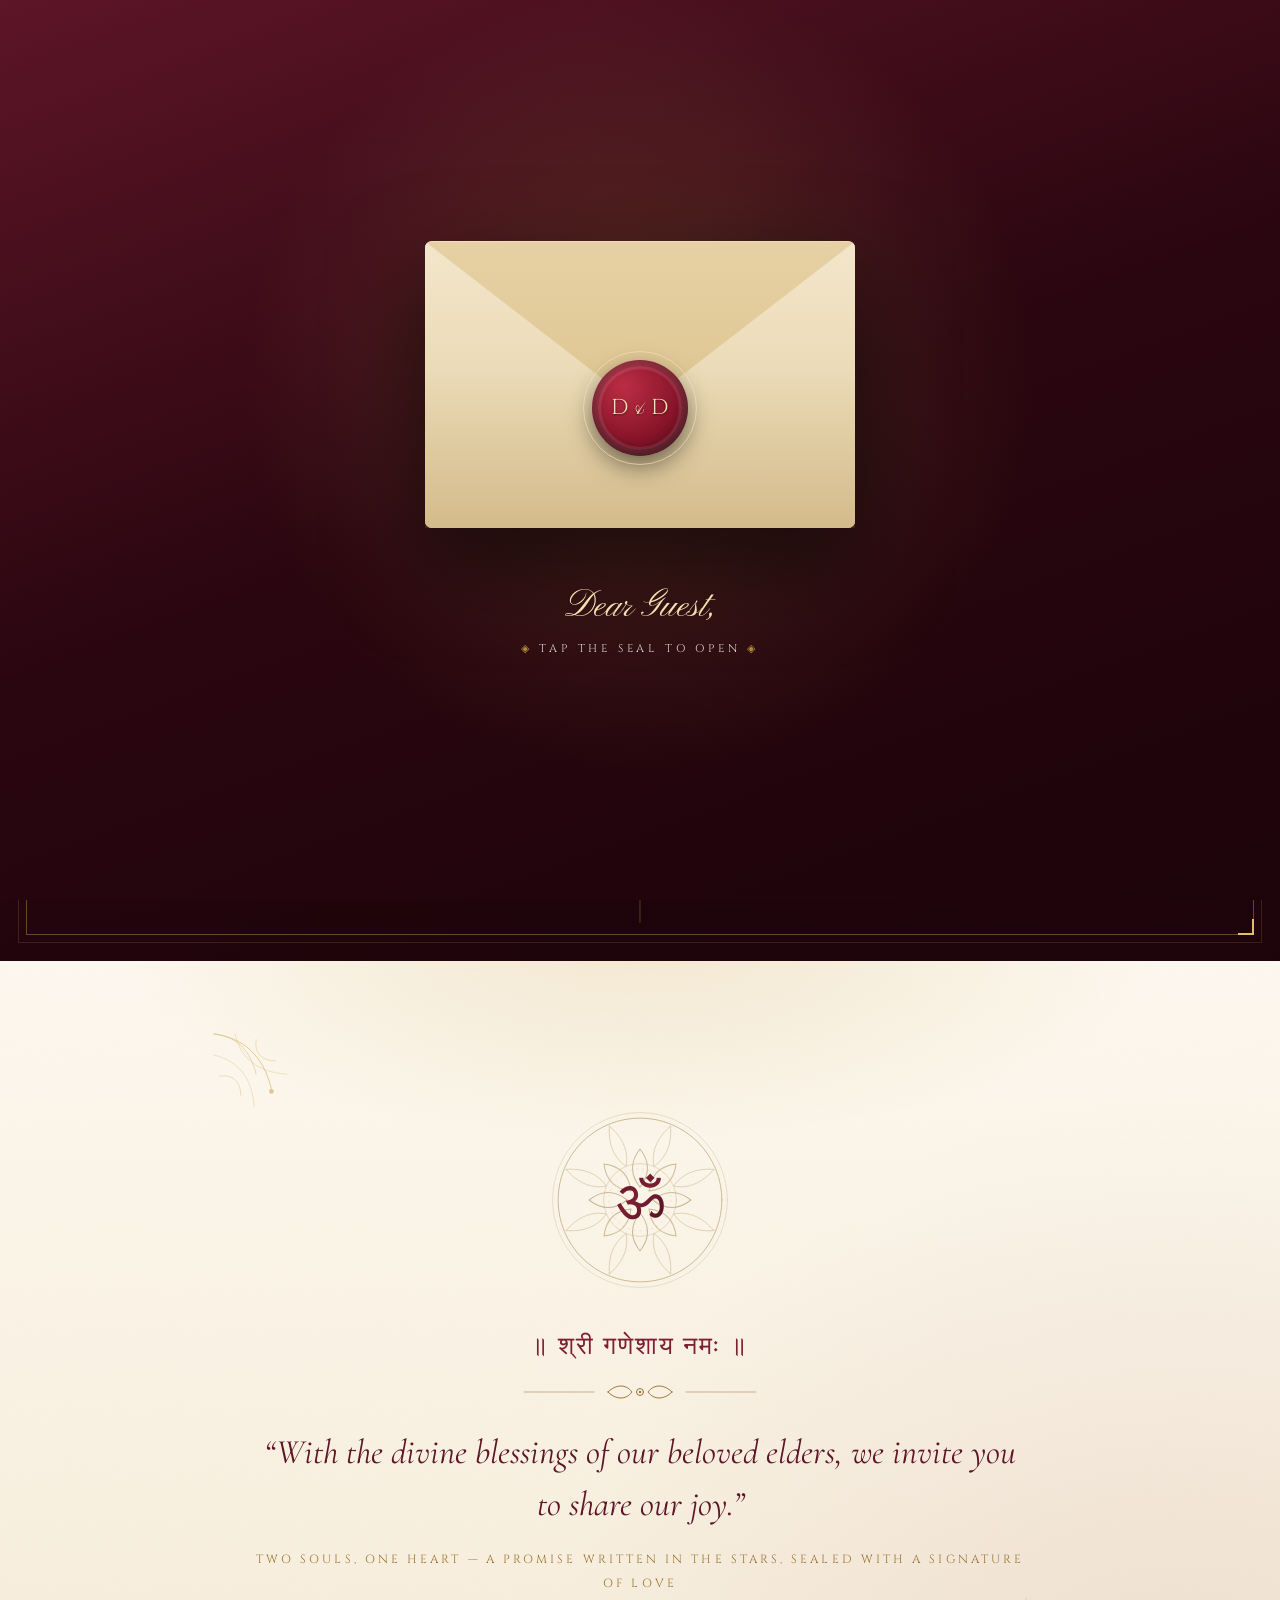
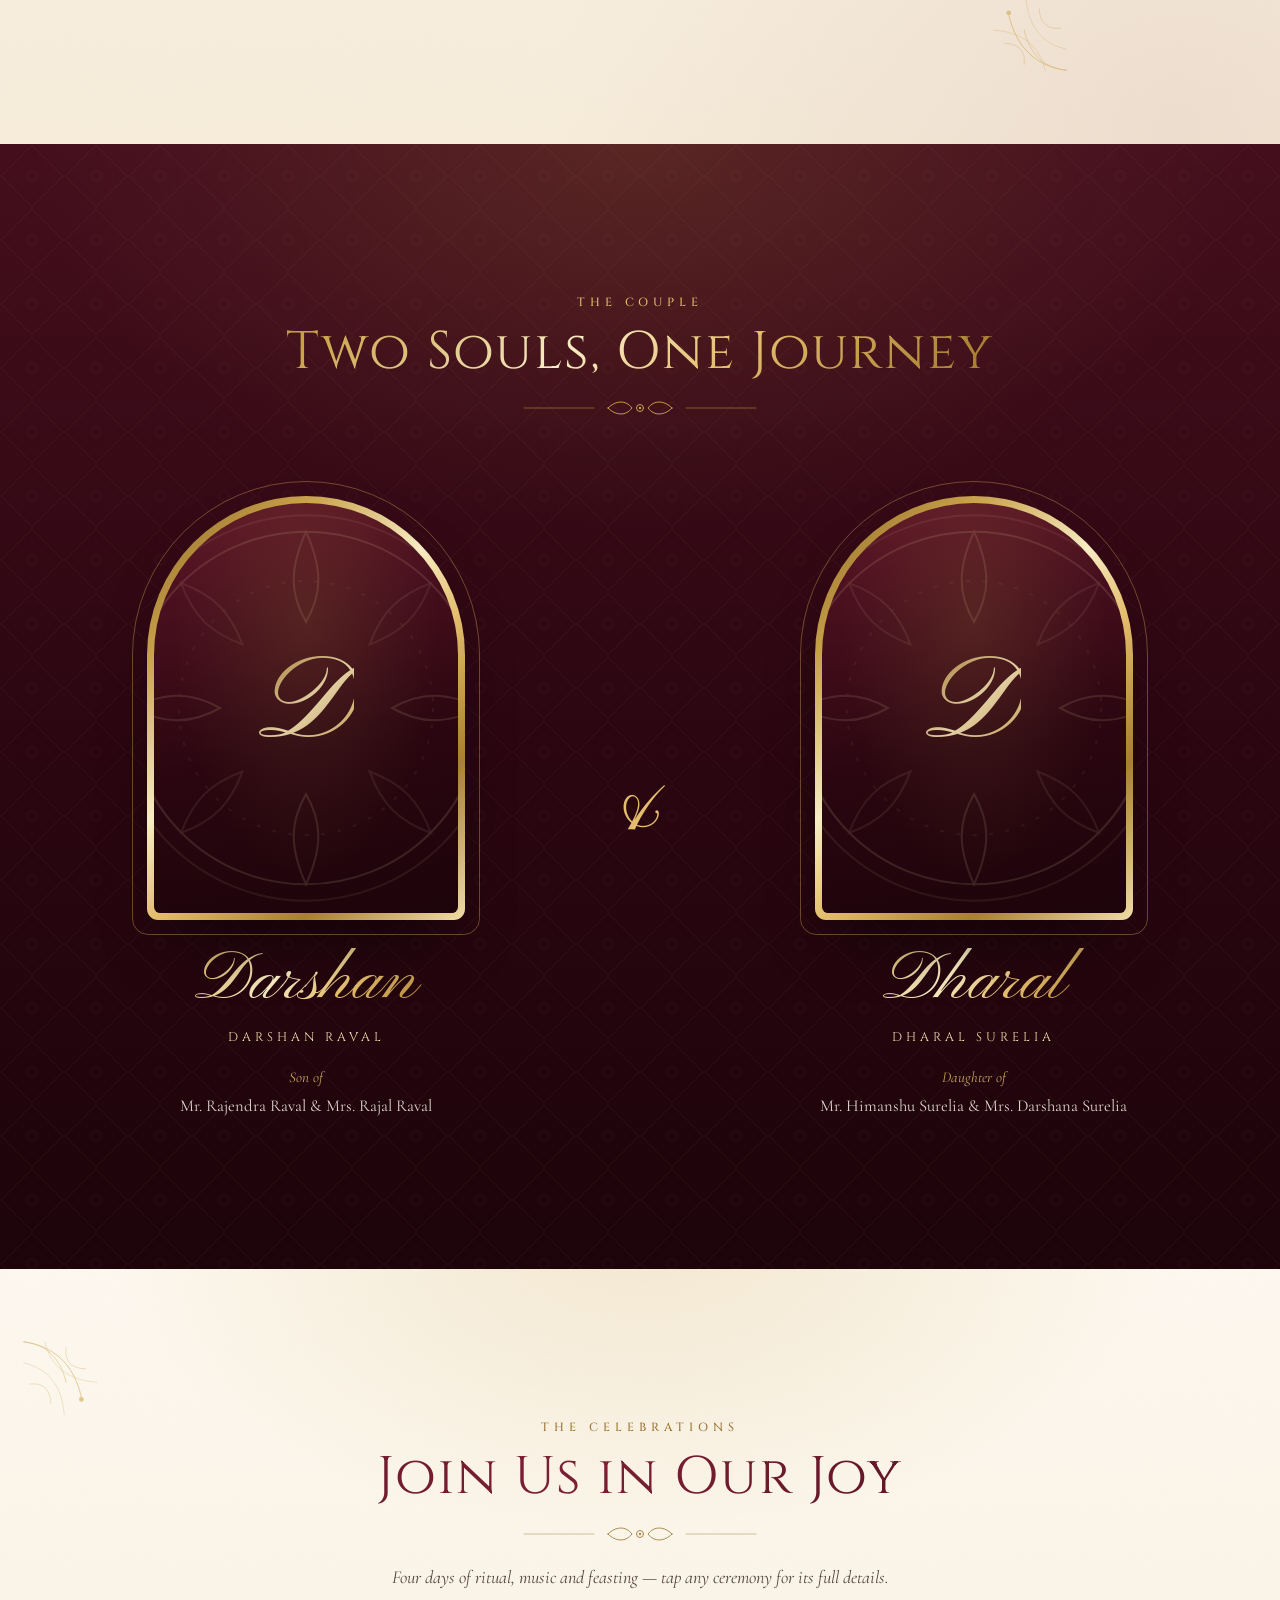
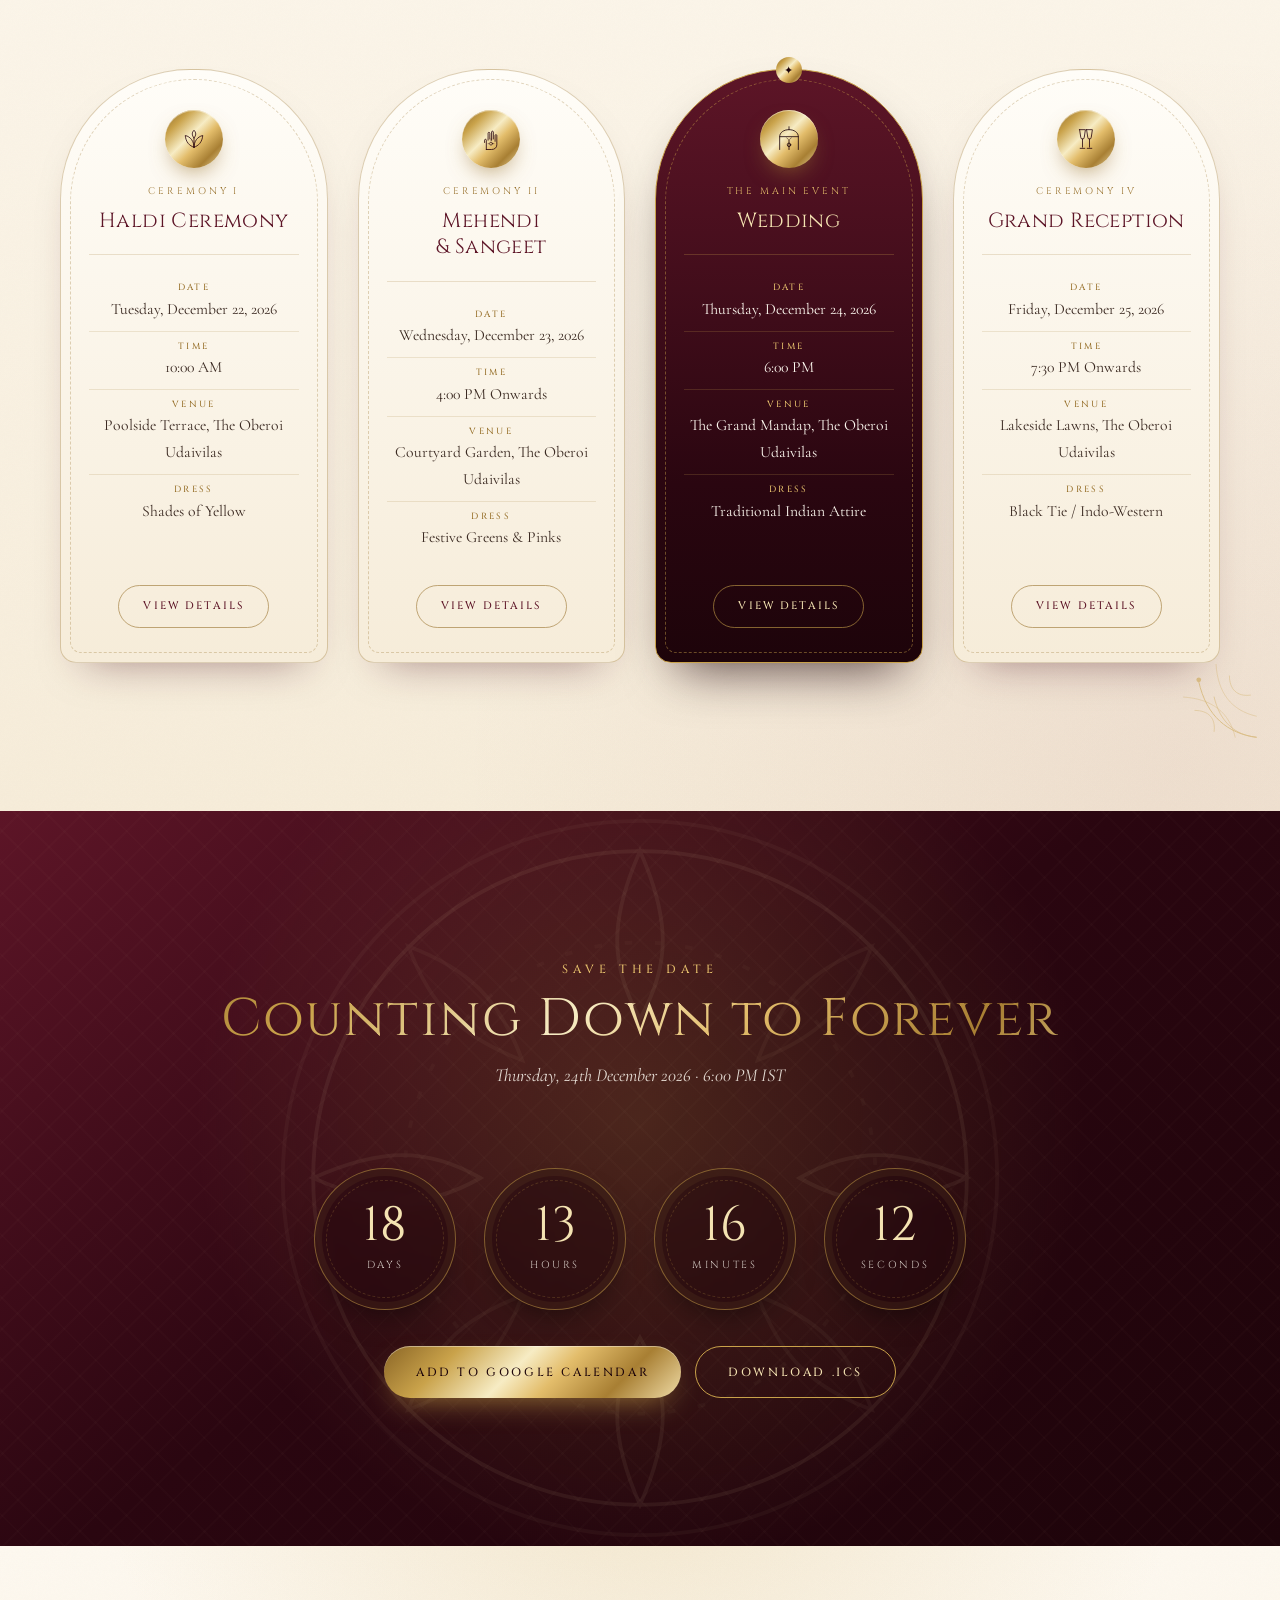
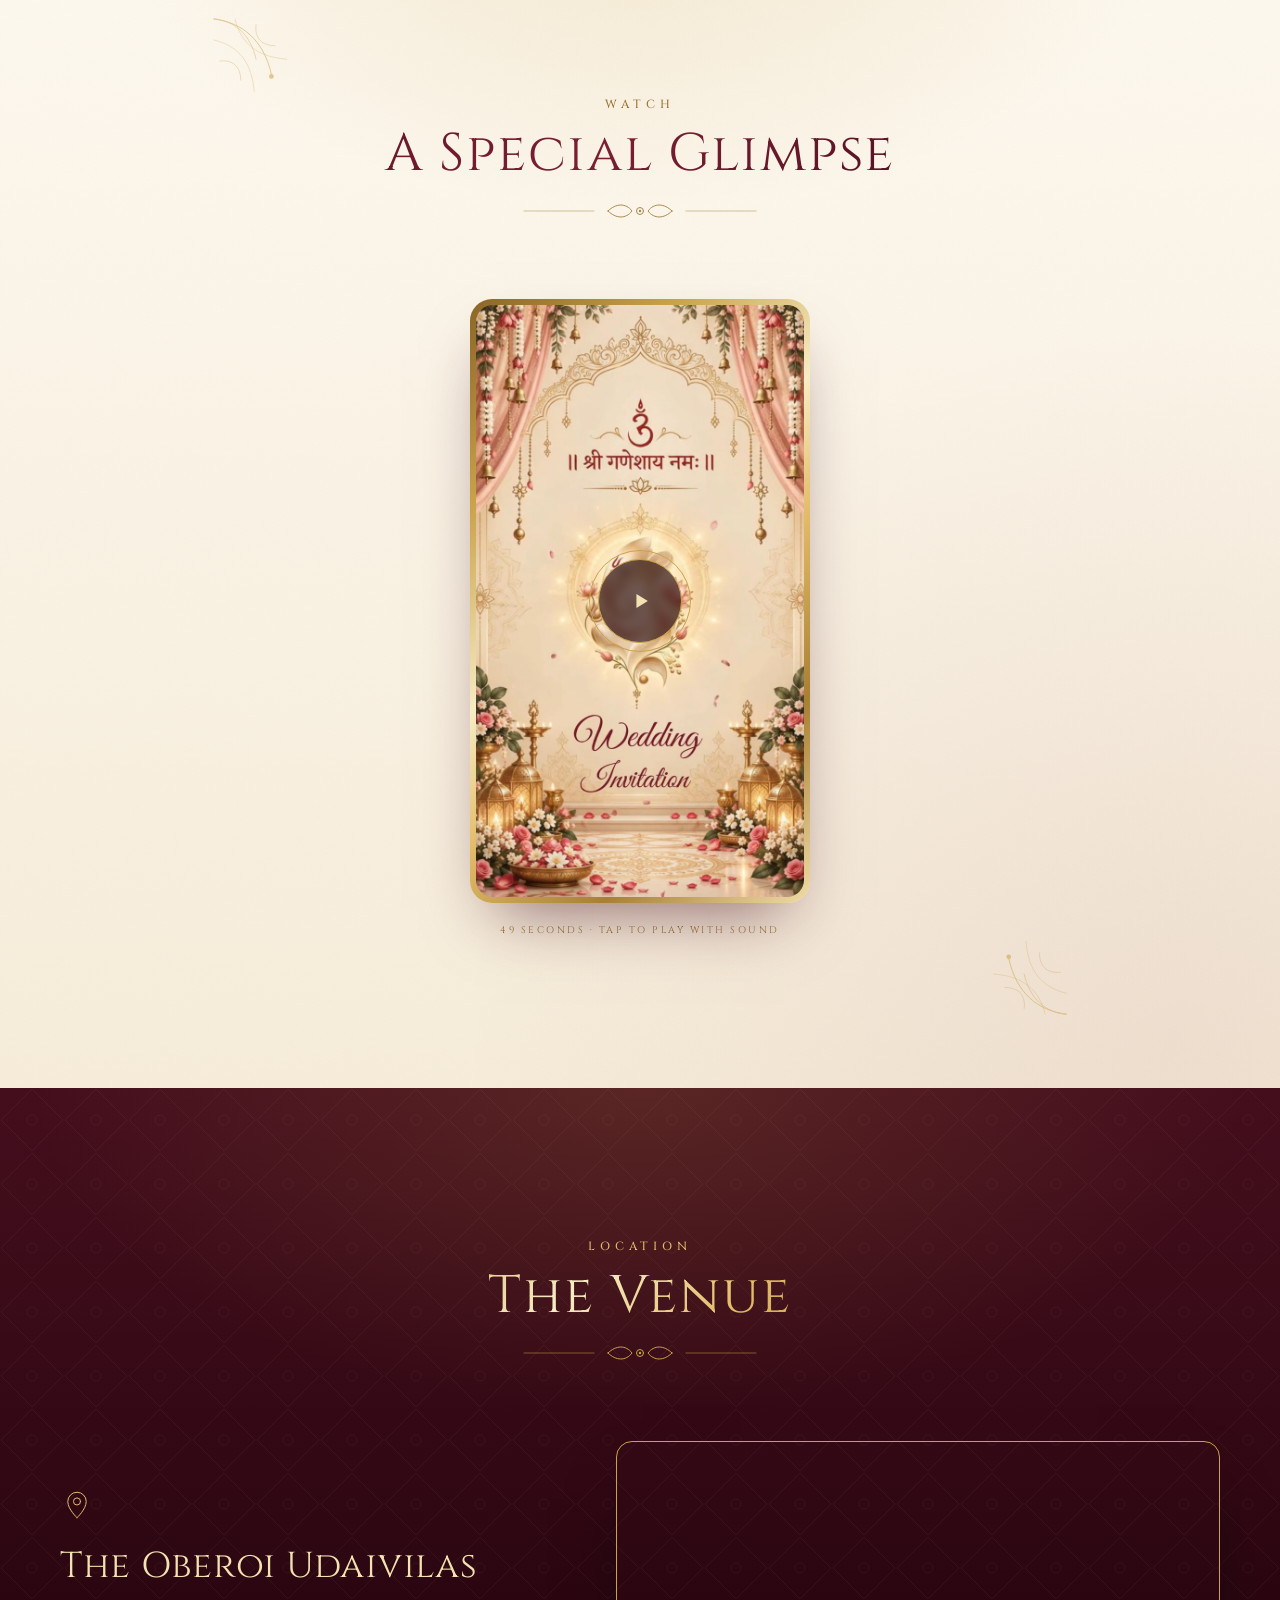
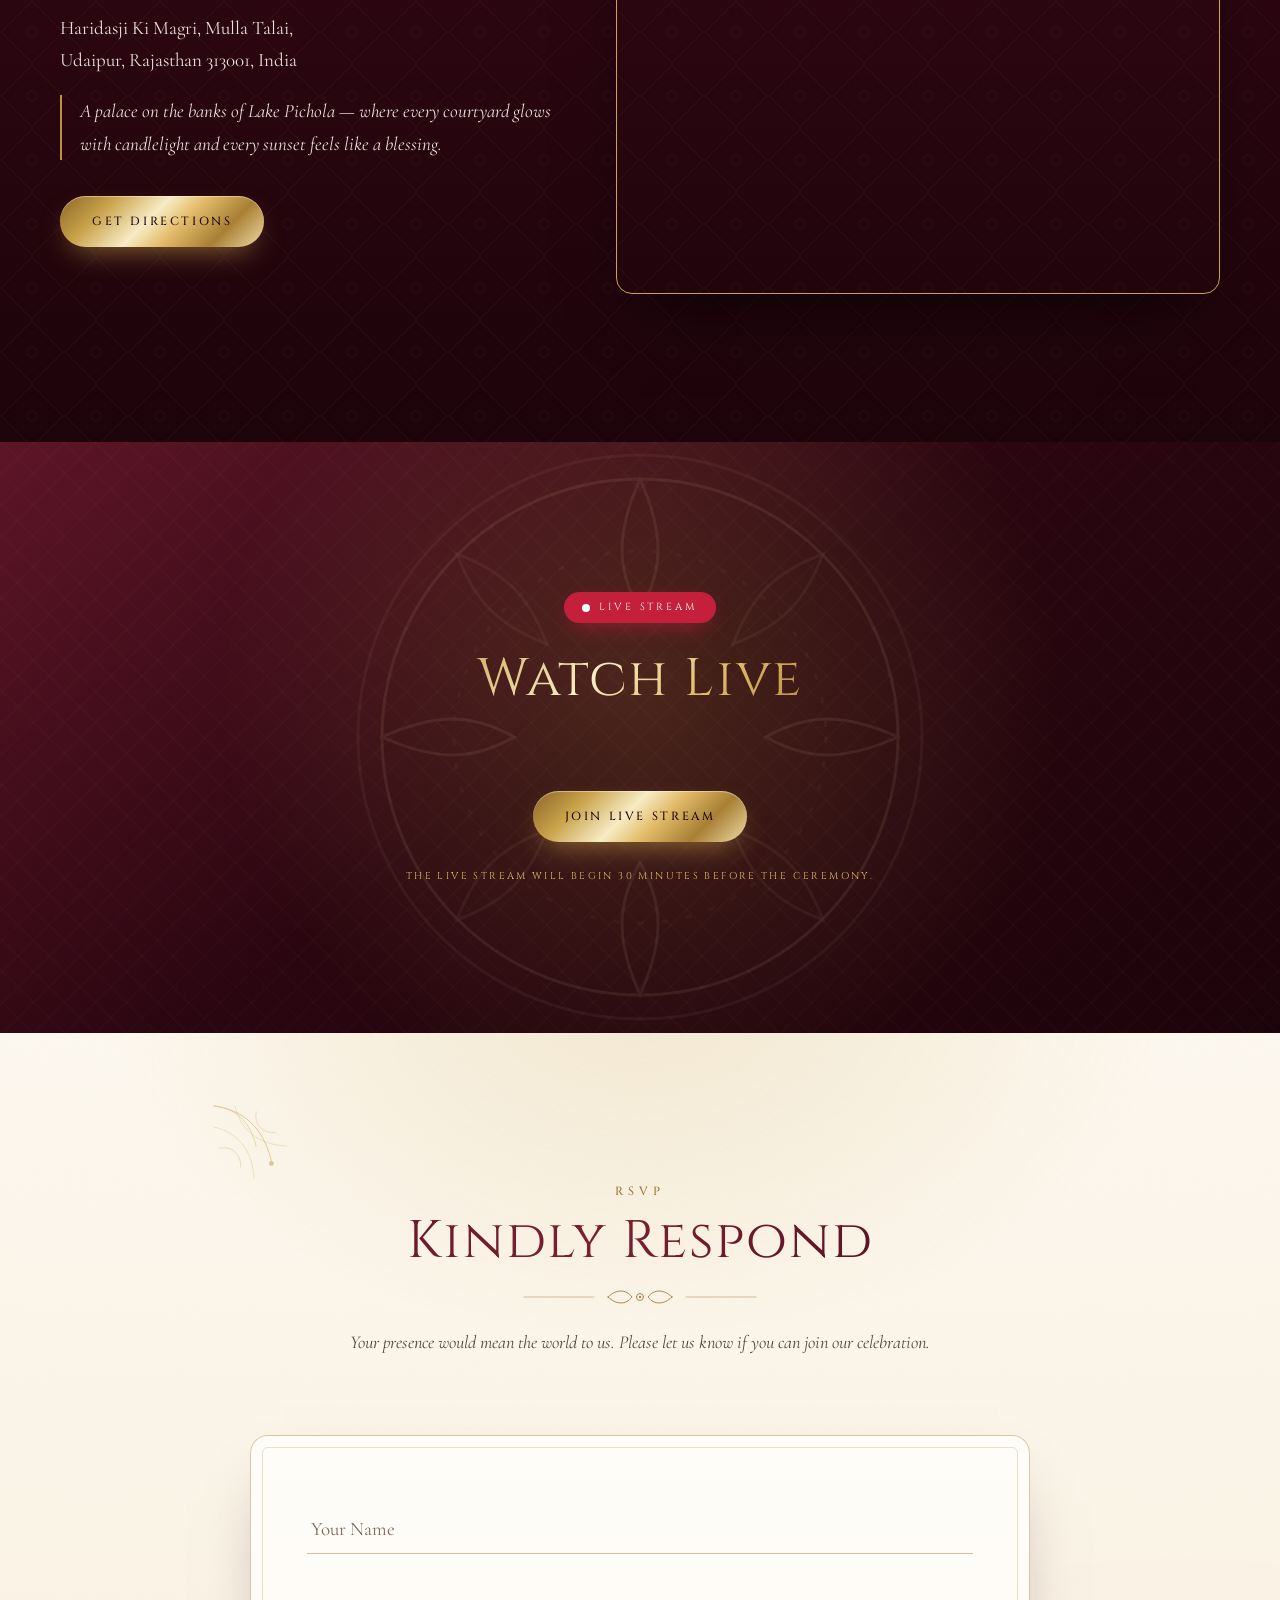
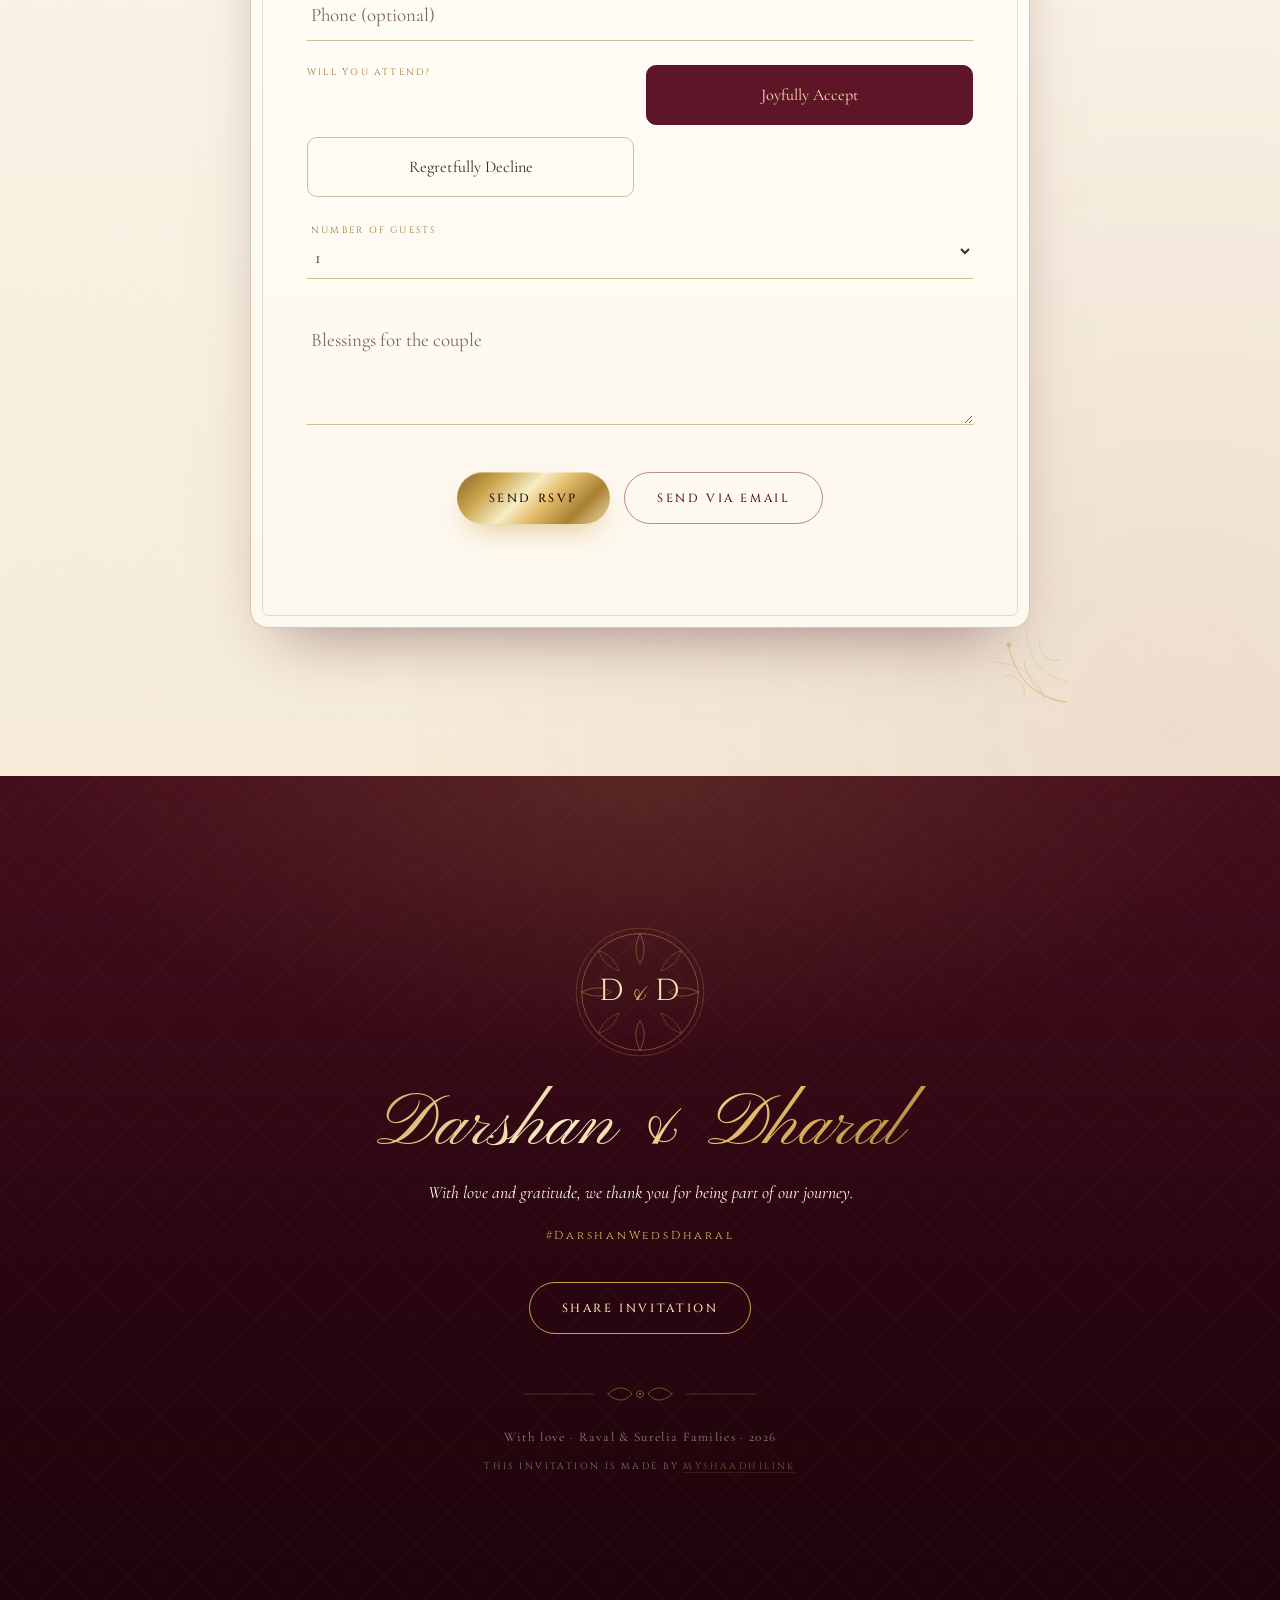
==== index.html @ 720c8b64 "Signature of Love — premium wedding invitation site Static, dependency-free invitation built around " ====
<!DOCTYPE html>
<html lang="en">
<head>
  <meta charset="UTF-8" />
  <meta name="viewport" content="width=device-width, initial-scale=1.0" />
  <title>Darshan &amp; Dharal · Wedding Invitation</title>
  <meta name="description" content="Together with their families, Darshan & Dharal request the pleasure of your company — Thursday, 24 December 2026, The Oberoi Udaivilas, Udaipur." />
  <meta property="og:title" content="Darshan &amp; Dharal · Signature of Love" />
  <meta property="og:description" content="Together with their families, Darshan & Dharal request the pleasure of your company." />
  <meta property="og:type" content="website" />
  <meta name="theme-color" content="#2a0610" />
  <link rel="icon" href="data:image/svg+xml,%3Csvg xmlns='http://www.w3.org/2000/svg' viewBox='0 0 32 32'%3E%3Crect width='32' height='32' rx='6' fill='%232a0610'/%3E%3Ctext x='16' y='22' font-family='Georgia,serif' font-size='15' fill='%23e3bd6b' text-anchor='middle'%3ED%3C/text%3E%3C/svg%3E" />
  <link rel="preconnect" href="https://fonts.googleapis.com" />
  <link rel="preconnect" href="https://fonts.gstatic.com" crossorigin />
  <link href="https://fonts.googleapis.com/css2?family=Cinzel:wght@400;500;600&family=Cormorant+Garamond:ital,wght@0,300;0,400;0,500;0,600;1,300;1,400;1,500&family=Pinyon+Script&display=swap" rel="stylesheet" />
  <link rel="stylesheet" href="css/style.css?v=4" />
</head>
<body class="locked">
  <script src="js/sprite.js?v=4"></script>

  <!-- ============================================================
       ENVELOPE / INTRO
       ============================================================ -->
  <div id="intro" class="intro" aria-label="Open invitation">
    <div class="intro-glow" aria-hidden="true"></div>
    <div class="envelope" id="envelope" role="button" tabindex="0" aria-label="Tap the seal to open the invitation">
      <div class="env-back"></div>
      <div class="env-letter">
        <span class="letter-small">The wedding of</span>
        <span class="letter-names">Darshan <em>&amp;</em> Dharal</span>
        <span class="letter-rule" aria-hidden="true"></span>
        <span class="letter-small">24 · 12 · 2026</span>
      </div>
      <div class="env-front"></div>
      <div class="env-flap"></div>
      <button class="seal" id="sealBtn" type="button" aria-label="Tap the seal to open">
        <span class="seal-ring" aria-hidden="true"></span>
        <span class="seal-inner">D<i>&amp;</i>D</span>
      </button>
    </div>
    <div class="intro-text">
      <p class="intro-dear">Dear <span class="guest-name">Guest</span>,</p>
      <p class="intro-hint"><span class="diamond">◈</span> Tap the seal to open <span class="diamond">◈</span></p>
    </div>
  </div>

  <!-- ============================================================
       FLOATING CONTROLS
       ============================================================ -->
  <canvas id="petals" aria-hidden="true"></canvas>
  <button class="music-btn" id="musicBtn" type="button" aria-label="Toggle music">
    <span class="bars" aria-hidden="true"><i></i><i></i><i></i><i></i></span>
    <span class="music-label">Sound Off</span>
  </button>
  <audio id="bgm" src="assets/audio/kudmayi.mp3" loop preload="none"></audio>
  <nav class="dots" id="dots" aria-label="Section navigation"></nav>

  <main id="main">

    <!-- ============================ HERO ============================ -->
    <section class="hero" id="home" data-label="Home">
      <div class="hero-art" aria-hidden="true">
        <span class="hero-mandala"><svg><use href="#i-mandala" /></svg></span>
        <span class="hero-paisley p1"><svg><use href="#i-paisley" /></svg></span>
        <span class="hero-paisley p2"><svg><use href="#i-paisley" /></svg></span>
      </div>
      <div class="hero-frame" aria-hidden="true"></div>
      <div class="hero-content">
        <p class="eyebrow reveal">Together with their families</p>
        <div class="monogram reveal">
          <svg class="mono-ring" viewBox="0 0 200 200" aria-hidden="true">
            <circle cx="100" cy="100" r="92" />
            <circle cx="100" cy="100" r="83" />
          </svg>
          <span>D<i>&amp;</i>D</span>
        </div>
        <h1 class="hero-names reveal">
          <span>Darshan</span>
          <span class="amp">&amp;</span>
          <span>Dharal</span>
        </h1>
        <p class="hero-sub reveal">request the pleasure of your company</p>
        <div class="hero-date reveal">
          <span>Thursday</span>
          <b>24 · December · 2026</b>
          <span>6:00 PM</span>
        </div>
        <p class="hero-guest reveal">Dear <span class="guest-name">Guest</span>, your presence would mean the world to us</p>
      </div>
      <a href="#blessing" class="scroll-cue" aria-label="Scroll down">
        <span class="scroll-word">Scroll</span>
        <span class="scroll-line" aria-hidden="true"></span>
      </a>
    </section>

    <!-- ========================== BLESSING ========================== -->
    <section class="blessing section-light" id="blessing" data-label="Blessing">
      <div class="container narrow center">
        <div class="blessing-medallion reveal">
          <svg class="bm-lotus" aria-hidden="true"><use href="#i-lotus" /></svg>
          <span class="bm-om" aria-hidden="true">ॐ</span>
        </div>
        <p class="sanskrit reveal">॥ श्री गणेशाय नमः ॥</p>
        <div class="flourish reveal"><svg><use href="#i-flourish" /></svg></div>
        <p class="blessing-text reveal">“With the divine blessings of our beloved elders, we invite you to share our joy.”</p>
        <p class="blessing-quote reveal">Two souls, one heart — a promise written in the stars, sealed with a signature of love</p>
      </div>
    </section>

    <!-- =========================== COUPLE =========================== -->
    <section class="couple section-dark" id="couple" data-label="The Couple">
      <div class="container">
        <header class="sec-head reveal">
          <p class="eyebrow">The Couple</p>
          <h2>Two Souls, One Journey</h2>
          <div class="flourish"><svg><use href="#i-flourish" /></svg></div>
        </header>
        <div class="couple-grid">
          <article class="person reveal">
            <!-- PHOTO SLOT · add inside .arch-inner: <img src="assets/images/groom.jpg" alt="Darshan Raval" /> -->
            <div class="arch">
              <div class="arch-inner">
                <svg class="arch-mandala" aria-hidden="true"><use href="#i-mandala" /></svg>
                <span class="arch-letter" aria-hidden="true">D</span>
                <span class="arch-slot"><svg><use href="#i-photo" /></svg><b>Add photo</b></span>
              </div>
            </div>
            <h3 class="script">Darshan</h3>
            <p class="full">Darshan Raval</p>
            <p class="parents"><span>Son of</span>Mr. Rajendra Raval &amp; Mrs. Rajal Raval</p>
          </article>

          <div class="couple-amp reveal"><span>&amp;</span></div>

          <article class="person reveal">
            <!-- PHOTO SLOT · add inside .arch-inner: <img src="assets/images/bride.jpg" alt="Dharal Surelia" /> -->
            <div class="arch">
              <div class="arch-inner">
                <svg class="arch-mandala" aria-hidden="true"><use href="#i-mandala" /></svg>
                <span class="arch-letter" aria-hidden="true">D</span>
                <span class="arch-slot"><svg><use href="#i-photo" /></svg><b>Add photo</b></span>
              </div>
            </div>
            <h3 class="script">Dharal</h3>
            <p class="full">Dharal Surelia</p>
            <p class="parents"><span>Daughter of</span>Mr. Himanshu Surelia &amp; Mrs. Darshana Surelia</p>
          </article>
        </div>
      </div>
    </section>

    <!-- ========================= CELEBRATIONS ======================= -->
    <section class="events section-light" id="events" data-label="Celebrations">
      <div class="container">
        <header class="sec-head reveal">
          <p class="eyebrow">The Celebrations</p>
          <h2>Join Us in Our Joy</h2>
          <div class="flourish"><svg><use href="#i-flourish" /></svg></div>
          <p class="sec-sub events-sub">Four days of ritual, music and feasting — tap any ceremony for its full details.</p>
        </header>

        <div class="timeline">
          <article class="event reveal">
            <header class="event-head">
              <span class="event-icon"><svg><use href="#i-haldi" /></svg></span>
              <p class="event-no">Ceremony I</p>
              <h3>Haldi Ceremony</h3>
            </header>
            <ul>
              <li><b>Date</b>Tuesday, December 22, 2026</li>
              <li><b>Time</b>10:00 AM</li>
              <li><b>Venue</b>Poolside Terrace, The Oberoi Udaivilas</li>
              <li><b>Dress</b>Shades of Yellow</li>
            </ul>
            <a class="btn btn-line" href="haldi.html">View Details</a>
          </article>

          <article class="event reveal">
            <header class="event-head">
              <span class="event-icon"><svg><use href="#i-mehendi" /></svg></span>
              <p class="event-no">Ceremony II</p>
              <h3>Mehendi &amp; Sangeet</h3>
            </header>
            <ul>
              <li><b>Date</b>Wednesday, December 23, 2026</li>
              <li><b>Time</b>4:00 PM Onwards</li>
              <li><b>Venue</b>Courtyard Garden, The Oberoi Udaivilas</li>
              <li><b>Dress</b>Festive Greens &amp; Pinks</li>
            </ul>
            <a class="btn btn-line" href="mehendi.html">View Details</a>
          </article>

          <article class="event featured reveal">
            <span class="event-crown" aria-hidden="true">✦</span>
            <header class="event-head">
              <span class="event-icon"><svg><use href="#i-wedding" /></svg></span>
              <p class="event-no">The Main Event</p>
              <h3>Wedding</h3>
            </header>
            <ul>
              <li><b>Date</b>Thursday, December 24, 2026</li>
              <li><b>Time</b>6:00 PM</li>
              <li><b>Venue</b>The Grand Mandap, The Oberoi Udaivilas</li>
              <li><b>Dress</b>Traditional Indian Attire</li>
            </ul>
            <a class="btn btn-line" href="wedding.html">View Details</a>
          </article>

          <article class="event reveal">
            <header class="event-head">
              <span class="event-icon"><svg><use href="#i-reception" /></svg></span>
              <p class="event-no">Ceremony IV</p>
              <h3>Grand Reception</h3>
            </header>
            <ul>
              <li><b>Date</b>Friday, December 25, 2026</li>
              <li><b>Time</b>7:30 PM Onwards</li>
              <li><b>Venue</b>Lakeside Lawns, The Oberoi Udaivilas</li>
              <li><b>Dress</b>Black Tie / Indo-Western</li>
            </ul>
            <a class="btn btn-line" href="grand-reception.html">View Details</a>
          </article>
        </div>
      </div>
    </section>

    <!-- ========================== COUNTDOWN ========================= -->
    <section class="countdown section-deep" id="countdown" data-label="Save the Date">
      <div class="deep-art" aria-hidden="true"><svg><use href="#i-mandala" /></svg></div>
      <div class="container center">
        <header class="sec-head reveal">
          <p class="eyebrow">Save the Date</p>
          <h2>Counting Down to Forever</h2>
          <p class="sec-sub">Thursday, 24th December 2026 · 6:00 PM IST</p>
        </header>
        <div class="timer reveal" id="timer">
          <div><b data-u="d">00</b><span>Days</span></div>
          <div><b data-u="h">00</b><span>Hours</span></div>
          <div><b data-u="m">00</b><span>Minutes</span></div>
          <div><b data-u="s">00</b><span>Seconds</span></div>
        </div>
        <p class="timer-done" id="timerDone" hidden>The celebrations have begun ✦</p>
        <div class="btn-row reveal">
          <a class="btn btn-gold" id="gcalBtn" target="_blank" rel="noopener">Add to Google Calendar</a>
          <button class="btn btn-ghost" id="icsBtn" type="button">Download .ics</button>
        </div>
      </div>
    </section>

    <!-- ============================ WATCH =========================== -->
    <section class="video section-light" id="video" data-label="Watch">
      <div class="container narrow center">
        <header class="sec-head reveal">
          <p class="eyebrow">Watch</p>
          <h2>A Special Glimpse</h2>
          <div class="flourish"><svg><use href="#i-flourish" /></svg></div>
        </header>
        <!-- Vertical (9:16) invitation film. Swap the file by changing data-src;
             a YouTube id on data-id works too. Drop both to fall back to the
             ornamental poster. -->
        <div class="video-frame portrait reveal" id="videoFrame"
             data-id="" data-src="assets/video/invitation-film.mp4">
          <div class="video-poster">
            <img class="vp-still" src="assets/images/film-poster.jpg" alt="Opening frame of the invitation film" loading="lazy" />
          </div>
          <button class="play" type="button" aria-label="Play the invitation film"><svg><use href="#i-play" /></svg></button>
        </div>
        <p class="video-note reveal">49 seconds · tap to play with sound</p>
      </div>
    </section>

    <!-- =========================== LOCATION ========================= -->
    <section class="venue section-dark" id="venue" data-label="Location">
      <div class="container">
        <header class="sec-head reveal">
          <p class="eyebrow">Location</p>
          <h2>The Venue</h2>
          <div class="flourish"><svg><use href="#i-flourish" /></svg></div>
        </header>
        <div class="venue-grid">
          <div class="venue-info reveal">
            <span class="venue-pin" aria-hidden="true"><svg><use href="#i-pin" /></svg></span>
            <h3>The Oberoi Udaivilas</h3>
            <p>Haridasji Ki Magri, Mulla Talai,<br />Udaipur, Rajasthan 313001, India</p>
            <p class="venue-note">A palace on the banks of Lake Pichola — where every courtyard glows with candlelight and every sunset feels like a blessing.</p>
            <div class="btn-row left">
              <a class="btn btn-gold" href="https://maps.google.com/?q=The+Oberoi+Udaivilas+Udaipur" target="_blank" rel="noopener">Get Directions</a>
            </div>
          </div>
          <div class="map reveal">
            <iframe title="Venue map" loading="lazy" referrerpolicy="no-referrer-when-downgrade" src="https://maps.google.com/maps?q=The%20Oberoi%20Udaivilas%20Udaipur&z=14&output=embed"></iframe>
          </div>
        </div>
      </div>
    </section>

    <!-- ========================= LIVE STREAM ======================== -->
    <section class="live section-deep" id="live" data-label="Live Stream">
      <div class="deep-art alt" aria-hidden="true"><svg><use href="#i-mandala" /></svg></div>
      <div class="container narrow center">
        <div class="live-badge reveal"><i aria-hidden="true"></i> Live Stream</div>
        <h2 class="reveal">Watch Live</h2>
        <p class="sec-sub reveal">Can't make it in person? Join us virtually as we celebrate this beautiful moment together.</p>
        <div class="btn-row reveal">
          <a class="btn btn-gold" href="https://myshaadhilink.in/livestream/coming-soon" target="_blank" rel="noopener">Join Live Stream</a>
        </div>
        <p class="live-note reveal">The live stream will begin 30 minutes before the ceremony.</p>
      </div>
    </section>

    <!-- ============================ RSVP ============================ -->
    <section class="rsvp section-light" id="rsvp" data-label="RSVP">
      <div class="container narrow">
        <header class="sec-head reveal">
          <p class="eyebrow">RSVP</p>
          <h2>Kindly Respond</h2>
          <div class="flourish"><svg><use href="#i-flourish" /></svg></div>
          <p class="sec-sub rsvp-sub">Your presence would mean the world to us. Please let us know if you can join our celebration.</p>
        </header>
        <form class="rsvp-form reveal" id="rsvpForm" novalidate>
          <div class="field"><input id="rName" name="name" required placeholder=" " autocomplete="name" /><label for="rName">Your Name</label></div>
          <div class="field"><input id="rPhone" name="phone" type="tel" placeholder=" " autocomplete="tel" /><label for="rPhone">Phone (optional)</label></div>
          <fieldset class="choice">
            <legend>Will you attend?</legend>
            <label><input type="radio" name="attend" value="Joyfully Accepts" checked /><span>Joyfully Accept</span></label>
            <label><input type="radio" name="attend" value="Regretfully Declines" /><span>Regretfully Decline</span></label>
          </fieldset>
          <div class="field"><select id="rGuests" name="guests"><option>1</option><option>2</option><option>3</option><option>4</option><option>5+</option></select><label for="rGuests" class="up">Number of Guests</label></div>
          <div class="field"><textarea id="rMsg" name="message" rows="3" placeholder=" "></textarea><label for="rMsg">Blessings for the couple</label></div>
          <div class="btn-row">
            <button class="btn btn-gold" type="submit" data-via="whatsapp">Send RSVP</button>
            <button class="btn btn-ghost dark" type="submit" data-via="email">Send via Email</button>
          </div>
          <p class="form-msg" id="formMsg" role="status"></p>
        </form>
      </div>
    </section>

    <!-- =========================== FOOTER =========================== -->
    <footer class="footer section-dark" id="thanks" data-label="Thank You">
      <div class="container center">
        <div class="footer-medallion reveal" aria-hidden="true">
          <svg class="fm-ring"><use href="#i-mandala" /></svg>
          <span>D<i>&amp;</i>D</span>
        </div>
        <p class="footer-names reveal">Darshan <i>&amp;</i> Dharal</p>
        <p class="footer-line reveal">With love and gratitude, we thank you for being part of our journey.</p>
        <p class="hashtag reveal">#DarshanWedsDharal</p>
        <div class="btn-row reveal">
          <button class="btn btn-ghost" id="shareBtn" type="button">Share Invitation</button>
        </div>
        <div class="footer-rule" aria-hidden="true"><svg><use href="#i-flourish" /></svg></div>
        <p class="copy">With love · Raval &amp; Surelia Families · 2026</p>
        <p class="made-by">This invitation is made by <a href="https://myshaadhilink.in/" target="_blank" rel="noopener">MyShaadhiLink</a></p>
      </div>
    </footer>
  </main>

  <script src="js/main.js?v=4"></script>
</body>
</html>
---- css/style.css ----
/* =========================================================
   Signature of Love — Premium Wedding Invitation
   Palette: Wine · Antique Gold · Champagne · Ivory · Emerald
   No photographs: all ornament is SVG + CSS.
   ========================================================= */
:root {
  /* wine */
  --wine-900: #1d040a;
  --wine-800: #2a0610;
  --wine-700: #450e1d;
  --wine-600: #5d1527;
  --wine-500: #7c1f33;
  /* gold */
  --gold: #c9a24a;
  --gold-soft: #e3bd6b;
  --gold-light: #f4e3b2;
  --gold-dark: #9a7430;
  /* neutrals */
  --ivory: #fdf8ef;
  --ivory-2: #f6ecd9;
  --ivory-3: #efe2c9;
  --ink: #3b2a22;
  --ink-soft: #7d6a5a;
  /* jewel accent */
  --emerald: #0f3d35;

  --foil: linear-gradient(135deg, #8a6526 0%, #c9a24a 22%, #f7ecc4 44%, #e3bd6b 58%, #a87f33 78%, #f0dca6 100%);
  --foil-soft: linear-gradient(135deg, #a87f33, #f4e3b2 50%, #c9a24a);

  --serif: "Cormorant Garamond", Georgia, "Times New Roman", serif;
  --display: "Cinzel", Georgia, serif;
  --script: "Pinyon Script", "Segoe Script", cursive;

  --ease: cubic-bezier(.22, .9, .3, 1);
  --ease-soft: cubic-bezier(.4, 0, .2, 1);

  /* paper grain, used as an overlay on light sections */
  --grain: url("data:image/svg+xml,%3Csvg xmlns='http://www.w3.org/2000/svg' width='180' height='180'%3E%3Cfilter id='n'%3E%3CfeTurbulence type='fractalNoise' baseFrequency='.85' numOctaves='3'/%3E%3C/filter%3E%3Crect width='180' height='180' filter='url(%23n)' opacity='.5'/%3E%3C/svg%3E");
}

*, *::before, *::after { box-sizing: border-box; margin: 0; padding: 0; }
html { scroll-behavior: smooth; }
body {
  font-family: var(--serif);
  font-size: 19px;
  line-height: 1.72;
  color: var(--ink);
  background: var(--wine-900);
  overflow-x: hidden;
  -webkit-font-smoothing: antialiased;
  text-rendering: optimizeLegibility;
}
body.locked { overflow: hidden; height: 100vh; }
img { display: block; max-width: 100%; }
a { color: inherit; text-decoration: none; }
button { font: inherit; cursor: pointer; border: 0; background: none; color: inherit; }
svg { display: block; width: 100%; height: 100%; }
.sprite { position: absolute; width: 0; height: 0; overflow: hidden; }
:focus-visible { outline: 2px solid var(--gold-soft); outline-offset: 3px; }

.container { width: min(1160px, 92%); margin: 0 auto; position: relative; z-index: 2; }
.container.narrow { width: min(780px, 92%); }
.center { text-align: center; }

section, footer { position: relative; padding: clamp(84px, 12vw, 148px) 0; overflow: hidden; }

/* =========================================================
   SECTION SKINS
   ========================================================= */
.section-light {
  background:
    radial-gradient(ellipse 60% 40% at 50% -5%, rgba(201,162,74,.20), transparent 70%),
    radial-gradient(circle at 92% 96%, rgba(124,31,51,.07), transparent 45%),
    linear-gradient(180deg, var(--ivory) 0%, var(--ivory-2) 100%);
}
.section-light::after {
  content: ""; position: absolute; inset: 0; pointer-events: none;
  background-image: var(--grain); opacity: .035; mix-blend-mode: multiply;
}
/* corner filigree drawn with the sprite, placed via pseudo-wrappers */
.section-light > .container::before,
.section-light > .container::after {
  content: ""; position: absolute; width: clamp(70px, 9vw, 118px); aspect-ratio: 1; pointer-events: none;
  background: no-repeat center/contain
    url("data:image/svg+xml,%3Csvg xmlns='http://www.w3.org/2000/svg' viewBox='0 0 120 120'%3E%3Cg fill='none' stroke='%23c9a24a' stroke-width='1' stroke-linecap='round'%3E%3Cpath d='M2 2c30 4 52 22 60 58'/%3E%3Cpath d='M2 2c22 2 38 16 44 42' opacity='.7'/%3E%3Cpath d='M2 24c26 6 40 24 42 54' opacity='.5'/%3E%3Cpath d='M24 2c6 26 24 40 54 42' opacity='.5'/%3E%3Cpath d='M8 46c14-2 22 6 22 20M46 8c-2 14 6 22 20 22' opacity='.6'/%3E%3Ccircle cx='62' cy='62' r='2.5' fill='%23c9a24a' stroke='none'/%3E%3C/g%3E%3C/svg%3E");
  opacity: .55;
}
.section-light > .container::before { top: calc(-1 * clamp(40px, 6vw, 80px)); left: calc(-1 * clamp(14px, 3vw, 46px)); }
.section-light > .container::after  { bottom: calc(-1 * clamp(40px, 6vw, 80px)); right: calc(-1 * clamp(14px, 3vw, 46px)); transform: rotate(180deg); }

.section-dark {
  color: var(--ivory);
  background:
    radial-gradient(ellipse 70% 50% at 50% 0%, rgba(201,162,74,.16), transparent 68%),
    linear-gradient(180deg, var(--wine-700) 0%, var(--wine-800) 55%, var(--wine-900) 100%);
}
.section-dark::before {
  content: ""; position: absolute; inset: 0; opacity: .05; pointer-events: none;
  background-image: url("data:image/svg+xml,%3Csvg xmlns='http://www.w3.org/2000/svg' width='64' height='64'%3E%3Cg fill='none' stroke='%23f4e3b2'%3E%3Cpath d='M32 1l31 31-31 31L1 32z'/%3E%3Ccircle cx='32' cy='32' r='5'/%3E%3C/g%3E%3C/svg%3E");
}

/* deep = the old photo sections, now ornamental instead of photographic */
.section-deep {
  color: var(--ivory);
  background:
    radial-gradient(circle at 50% 42%, rgba(201,162,74,.20), transparent 58%),
    linear-gradient(145deg, var(--wine-600) 0%, var(--wine-800) 48%, var(--wine-900) 100%);
}
.section-deep::before {
  content: ""; position: absolute; inset: 0; opacity: .5; pointer-events: none;
  background:
    repeating-linear-gradient(45deg, rgba(244,227,178,.035) 0 2px, transparent 2px 22px),
    repeating-linear-gradient(-45deg, rgba(244,227,178,.035) 0 2px, transparent 2px 22px);
}
.deep-art {
  position: absolute; left: 50%; top: 50%; width: min(760px, 120vw); aspect-ratio: 1;
  transform: translate(-50%, -50%); color: var(--gold-light); opacity: .07; pointer-events: none;
  animation: spin 110s linear infinite;
}
.deep-art.alt { animation-direction: reverse; width: min(600px, 110vw); opacity: .09; }
@keyframes spin { to { transform: translate(-50%, -50%) rotate(360deg); } }

/* =========================================================
   TYPOGRAPHY
   ========================================================= */
.eyebrow {
  font-family: var(--display); font-size: .74rem; font-weight: 500;
  letter-spacing: .42em; text-transform: uppercase; color: var(--gold-dark);
}
.section-dark .eyebrow, .section-deep .eyebrow, .hero .eyebrow { color: var(--gold-soft); }

.sec-head { text-align: center; margin-bottom: clamp(44px, 6vw, 76px); }
.sec-head h2, .live h2 {
  font-family: var(--display); font-weight: 400;
  font-size: clamp(2.05rem, 5vw, 3.3rem); line-height: 1.22;
  margin: .5rem 0 .55rem; letter-spacing: .035em;
  background: var(--foil); -webkit-background-clip: text; background-clip: text; color: transparent;
}
.section-light .sec-head h2 {
  background: linear-gradient(135deg, var(--wine-600) 0%, var(--wine-500) 45%, var(--wine-700) 100%);
  -webkit-background-clip: text; background-clip: text;
}
.sec-sub { font-style: italic; font-size: 1.14rem; opacity: .86; }
.script { font-family: var(--script); font-weight: 400; }

/* flourish divider */
.flourish { width: clamp(160px, 26vw, 240px); height: 24px; margin: 12px auto 0; color: var(--gold); }
.section-light .flourish { color: var(--gold-dark); opacity: .85; }

/* =========================================================
   BUTTONS
   ========================================================= */
.btn-row { display: flex; gap: 14px; justify-content: center; flex-wrap: wrap; margin-top: 36px; }
.btn-row.left { justify-content: flex-start; }
.btn {
  position: relative; display: inline-flex; align-items: center; justify-content: center;
  padding: 15px 32px; border-radius: 999px; overflow: hidden; isolation: isolate;
  font-family: var(--display); font-size: .74rem; font-weight: 500;
  letter-spacing: .22em; text-transform: uppercase; white-space: nowrap;
  transition: transform .45s var(--ease), box-shadow .45s var(--ease), background .4s, color .4s, border-color .4s;
}
.btn:hover { transform: translateY(-3px); }
.btn:active { transform: translateY(-1px); }

.btn-gold {
  background: var(--foil); color: var(--wine-900);
  box-shadow: 0 12px 30px -12px rgba(201,162,74,.75), inset 0 1px 0 rgba(255,255,255,.4);
}
.btn-gold::after {
  content: ""; position: absolute; inset: 0 auto 0 -120%; width: 55%; z-index: -1;
  background: linear-gradient(110deg, transparent, rgba(255,255,255,.75), transparent);
  animation: shine 4.2s var(--ease-soft) infinite;
}
@keyframes shine { 0%, 62% { left: -120%; } 100% { left: 170%; } }
.btn-gold:hover { box-shadow: 0 18px 38px -14px rgba(201,162,74,.9), inset 0 1px 0 rgba(255,255,255,.5); }

.btn-ghost { border: 1px solid var(--gold); color: var(--gold-light); }
.btn-ghost:hover { background: rgba(201,162,74,.14); border-color: var(--gold-soft); }
.btn-ghost.dark { color: var(--wine-600); border-color: rgba(124,31,51,.5); }
.btn-ghost.dark:hover { background: rgba(124,31,51,.07); border-color: var(--wine-500); }

.btn-line {
  border: 1px solid rgba(154,116,48,.6); color: var(--wine-600);
  padding: 11px 24px; font-size: .67rem; letter-spacing: .2em;
}
.btn-line:hover { background: var(--wine-600); color: var(--gold-light); border-color: var(--wine-600); }

/* =========================================================
   INTRO / ENVELOPE
   ========================================================= */
.intro {
  position: fixed; inset: 0; z-index: 100; display: flex; flex-direction: column;
  align-items: center; justify-content: center; gap: clamp(28px, 5vw, 48px);
  background: linear-gradient(160deg, var(--wine-600) 0%, var(--wine-800) 50%, var(--wine-900) 100%);
  transition: opacity 1.2s var(--ease), visibility 1.2s;
}
.intro.gone { opacity: 0; visibility: hidden; }
.intro-glow {
  position: absolute; left: 50%; top: 42%; width: min(900px, 130vw); aspect-ratio: 1;
  transform: translate(-50%, -50%);
  background: radial-gradient(circle, rgba(201,162,74,.22), transparent 62%);
  animation: breathe 6s var(--ease-soft) infinite;
}
@keyframes breathe { 50% { opacity: .55; transform: translate(-50%, -50%) scale(1.08); } }

.envelope {
  position: relative; width: min(430px, 84vw); aspect-ratio: 1.5; perspective: 1500px;
  filter: drop-shadow(0 34px 46px rgba(0,0,0,.55));
  animation: float 5.5s var(--ease-soft) infinite;
  cursor: pointer;
}
@keyframes float { 50% { transform: translateY(-11px); } }
.env-back, .env-front, .env-flap { position: absolute; inset: 0; border-radius: 7px; }
.env-back { background: linear-gradient(160deg, #f8eed9, #e8d4ad); }
.env-front {
  z-index: 3;
  background: linear-gradient(180deg, #f3e6ca, #e2cda1);
  clip-path: polygon(0 0, 50% 55%, 100% 0, 100% 100%, 0 100%);
  box-shadow: inset 0 1px 0 rgba(255,255,255,.5);
}
.env-front::after {
  content: ""; position: absolute; inset: 0;
  background: linear-gradient(0deg, rgba(154,116,48,.2), transparent 55%);
}
.env-flap {
  z-index: 4; transform-origin: top center;
  background: linear-gradient(180deg, #e6d1a4, #d9bd84);
  clip-path: polygon(0 0, 100% 0, 50% 58%);
  transition: transform 1.05s var(--ease) .1s, z-index 0s .52s;
}
.env-letter {
  position: absolute; left: 7%; right: 7%; top: 8%; bottom: 6%; z-index: 2;
  background: linear-gradient(180deg, #fffdf7, var(--ivory));
  border: 1px solid var(--gold); border-radius: 4px;
  display: flex; flex-direction: column; align-items: center; justify-content: center; gap: 7px;
  outline: 1px solid rgba(201,162,74,.45); outline-offset: -9px;
  transition: transform 1.25s var(--ease) .7s;
}
.letter-small {
  font-family: var(--display); font-size: .58rem; font-weight: 500;
  letter-spacing: .34em; color: var(--gold-dark); text-transform: uppercase;
}
.letter-names {
  font-family: var(--script); font-size: clamp(1.9rem, 6.4vw, 2.6rem);
  color: var(--wine-600); line-height: 1.26;
}
.letter-names em { color: var(--gold-dark); font-style: normal; }
.letter-rule { width: 60px; height: 1px; background: linear-gradient(90deg, transparent, var(--gold), transparent); }

.seal {
  position: absolute; z-index: 5; left: 50%; top: 58%; width: 96px; height: 96px;
  transform: translate(-50%, -50%); border-radius: 50%; display: grid; place-items: center;
  background: radial-gradient(circle at 34% 28%, #bb2d44, #87142a 58%, #4f0714);
  box-shadow:
    inset 0 0 0 6px rgba(0,0,0,.14), inset 0 0 0 9px rgba(255,255,255,.1),
    inset 0 -6px 12px rgba(0,0,0,.35), 0 10px 24px rgba(0,0,0,.5);
  transition: transform .6s var(--ease), opacity .6s;
}
.seal-ring {
  position: absolute; inset: -9px; border-radius: 50%;
  border: 1px solid rgba(244,227,178,.65); animation: pulse 2.2s var(--ease-soft) infinite;
}
@keyframes pulse { 0% { transform: scale(.9); opacity: 1; } 100% { transform: scale(1.5); opacity: 0; } }
.seal:hover { transform: translate(-50%, -50%) scale(1.07); }
.seal-inner {
  font-family: var(--display); color: var(--gold-light); font-size: 1.35rem; letter-spacing: .04em;
  text-shadow: 0 1px 2px rgba(0,0,0,.5);
}
.seal-inner i { font-family: var(--script); font-style: normal; margin: 0 2px; }

.envelope.open { animation: none; }
.envelope.open .seal { transform: translate(-50%, -50%) scale(0); opacity: 0; }
.envelope.open .env-flap { transform: rotateX(180deg); z-index: 1; }
.envelope.open .env-letter { transform: translateY(-56%); }

.intro-text { text-align: center; color: var(--ivory); position: relative; z-index: 2; }
.intro-dear { font-family: var(--script); font-size: clamp(1.9rem, 6vw, 2.3rem); color: var(--gold-light); }
.intro-hint {
  font-family: var(--display); font-size: .7rem; letter-spacing: .34em;
  text-transform: uppercase; opacity: .85; animation: blink 2.6s var(--ease-soft) infinite;
}
.diamond { color: var(--gold); }
@keyframes blink { 50% { opacity: .38; } }

/* =========================================================
   FLOATING UI
   ========================================================= */
#petals { position: fixed; inset: 0; pointer-events: none; z-index: 50; }
.music-btn {
  position: fixed; right: 20px; bottom: 20px; z-index: 60;
  display: flex; align-items: center; gap: 10px; padding: 11px 19px 11px 15px;
  border-radius: 999px; color: var(--gold-light);
  background: rgba(29,4,10,.78); border: 1px solid rgba(201,162,74,.5);
  backdrop-filter: blur(12px); -webkit-backdrop-filter: blur(12px);
  font-family: var(--display); font-size: .62rem; letter-spacing: .22em; text-transform: uppercase;
  opacity: 0; transform: translateY(20px); transition: .6s var(--ease);
}
body.opened .music-btn { opacity: 1; transform: none; }
.music-btn:hover { border-color: var(--gold-soft); }
.bars { display: flex; align-items: flex-end; gap: 3px; height: 16px; }
.bars i { width: 3px; height: 4px; background: var(--gold-soft); border-radius: 2px; }
.music-btn.playing .bars i { animation: eq 1s var(--ease-soft) infinite; }
.music-btn.playing .bars i:nth-child(2) { animation-delay: .2s; }
.music-btn.playing .bars i:nth-child(3) { animation-delay: .4s; }
.music-btn.playing .bars i:nth-child(4) { animation-delay: .1s; }
@keyframes eq { 0%, 100% { height: 4px; } 50% { height: 16px; } }

.dots {
  position: fixed; right: 24px; top: 50%; transform: translateY(-50%); z-index: 60;
  display: flex; flex-direction: column; gap: 15px; opacity: 0; transition: opacity .6s;
}
body.opened .dots { opacity: 1; }
.dots a {
  position: relative; width: 9px; height: 9px; border-radius: 50%;
  border: 1px solid var(--gold); transition: .4s var(--ease);
}
.dots a.active { background: var(--gold-soft); transform: scale(1.4); box-shadow: 0 0 0 4px rgba(201,162,74,.18); }
.dots a::after {
  content: attr(data-label); position: absolute; right: 22px; top: 50%; transform: translateY(-50%);
  font-family: var(--display); font-size: .58rem; letter-spacing: .2em; text-transform: uppercase; white-space: nowrap;
  color: var(--gold-light); background: rgba(29,4,10,.88); padding: 5px 11px; border-radius: 4px;
  border: 1px solid rgba(201,162,74,.3);
  opacity: 0; pointer-events: none; transition: .3s;
}
.dots a:hover::after { opacity: 1; }

/* reveal */
.reveal { opacity: 0; transform: translateY(42px); transition: opacity 1.1s var(--ease), transform 1.1s var(--ease); }
.reveal.in { opacity: 1; transform: none; }

/* =========================================================
   HERO
   ========================================================= */
.hero {
  min-height: 100vh; min-height: 100svh; display: grid; place-items: center;
  padding: 110px 0; color: var(--ivory); text-align: center;
  background:
    radial-gradient(ellipse 70% 55% at 50% 34%, rgba(201,162,74,.20), transparent 64%),
    radial-gradient(ellipse at 50% 100%, rgba(29,4,10,.9), transparent 55%),
    linear-gradient(168deg, var(--wine-600) 0%, var(--wine-800) 46%, var(--wine-900) 100%);
}
.hero-art { position: absolute; inset: 0; pointer-events: none; overflow: hidden; }
.hero-mandala {
  position: absolute; left: 50%; top: 50%; width: min(880px, 125vw); aspect-ratio: 1;
  transform: translate(-50%, -50%); color: var(--gold-light); opacity: .085;
  animation: spin 150s linear infinite;
}
.hero-paisley { position: absolute; width: clamp(90px, 13vw, 180px); aspect-ratio: .83; color: var(--gold); opacity: .18; }
.hero-paisley.p1 { left: 3%; top: 16%; transform: rotate(-18deg); }
.hero-paisley.p2 { right: 3%; bottom: 16%; transform: rotate(162deg); }

.hero-frame {
  position: absolute; inset: clamp(14px, 2.4vw, 26px); pointer-events: none;
  border: 1px solid rgba(201,162,74,.42);
  outline: 1px solid rgba(201,162,74,.18); outline-offset: 7px;
}
.hero-frame::before, .hero-frame::after {
  content: ""; position: absolute; width: 16px; height: 16px; border: 1px solid var(--gold-soft);
}
.hero-frame::before { top: -1px; left: -1px; border-width: 2px 0 0 2px; }
.hero-frame::after { bottom: -1px; right: -1px; border-width: 0 2px 2px 0; }

.hero-content { position: relative; z-index: 2; padding: 0 22px; }
.monogram { position: relative; width: 132px; height: 132px; margin: 28px auto; display: grid; place-items: center; }
.mono-ring {
  position: absolute; inset: 0; fill: none; stroke: var(--gold); stroke-width: 1;
  stroke-dasharray: 580; stroke-dashoffset: 580;
}
body.opened .mono-ring { animation: draw 3s var(--ease) .6s forwards; }
@keyframes draw { to { stroke-dashoffset: 0; } }
.monogram span { font-family: var(--display); font-size: 2.2rem; color: var(--gold-light); letter-spacing: .04em; }
.monogram i { font-family: var(--script); font-style: normal; color: var(--gold-soft); margin: 0 4px; }

.hero-names { font-family: var(--script); font-weight: 400; line-height: 1; display: flex; flex-direction: column; align-items: center; }
.hero-names span {
  font-size: clamp(4rem, 13vw, 8.6rem); padding: 0 .2em;
  background: var(--foil); -webkit-background-clip: text; background-clip: text; color: transparent;
  filter: drop-shadow(0 0 32px rgba(201,162,74,.22));
}
.hero-names .amp { font-size: clamp(2.3rem, 6vw, 3.9rem); margin: -.1em 0; }
.hero-sub { font-style: italic; font-size: clamp(1.1rem, 2.6vw, 1.34rem); margin-top: 16px; opacity: .9; }

.hero-date {
  display: flex; align-items: center; justify-content: center; gap: 20px; margin-top: 30px;
  font-family: var(--display); letter-spacing: .26em; text-transform: uppercase; font-size: .74rem; flex-wrap: wrap;
}
.hero-date b {
  font-weight: 500; font-size: 1.04rem; color: var(--gold-light); padding: 11px 24px;
  border-top: 1px solid var(--gold); border-bottom: 1px solid var(--gold);
}
.hero-guest { margin-top: 28px; font-size: 1.06rem; font-style: italic; opacity: .85; }
.hero-guest .guest-name { font-family: var(--script); font-style: normal; font-size: 1.6rem; color: var(--gold-light); }

.scroll-cue {
  position: absolute; bottom: 38px; left: 50%; transform: translateX(-50%); z-index: 2;
  display: flex; flex-direction: column; align-items: center; gap: 10px;
}
.scroll-word { font-family: var(--display); font-size: .58rem; letter-spacing: .36em; text-transform: uppercase; color: var(--gold-soft); }
.scroll-line { position: relative; width: 1px; height: 46px; background: rgba(201,162,74,.35); overflow: hidden; }
.scroll-line::after {
  content: ""; position: absolute; left: 0; top: 0; width: 1px; height: 16px;
  background: var(--gold-light); animation: scrollDown 2.1s var(--ease-soft) infinite;
}
@keyframes scrollDown { 0% { transform: translateY(-16px); } 100% { transform: translateY(46px); } }

/* =========================================================
   BLESSING
   ========================================================= */
/* lotus medallion with the Om glyph — the Ganesha blessing mark */
.blessing-medallion {
  position: relative; width: clamp(130px, 22vw, 182px); aspect-ratio: 1;
  margin: 0 auto clamp(22px, 4vw, 34px); display: grid; place-items: center;
}
.bm-lotus { position: absolute; inset: 0; color: var(--gold-dark); opacity: .55; animation: spin 140s linear infinite; }
.bm-om {
  position: relative; font-family: Georgia, "Nirmala UI", "Noto Serif Devanagari", serif;
  font-size: clamp(2.6rem, 7vw, 3.6rem); line-height: 1;
  background: linear-gradient(135deg, var(--wine-600), var(--wine-500) 45%, var(--wine-700));
  -webkit-background-clip: text; background-clip: text; color: transparent;
}
.sanskrit { font-size: clamp(1.3rem, 3vw, 1.55rem); color: var(--wine-500); letter-spacing: .08em; }
.blessing-text {
  font-size: clamp(1.45rem, 3.6vw, 2.15rem); font-style: italic; color: var(--wine-600);
  line-height: 1.52; margin: 22px 0 18px;
}
.blessing-quote {
  font-family: var(--display); font-size: .74rem; letter-spacing: .26em;
  text-transform: uppercase; color: var(--gold-dark); line-height: 2;
}

/* =========================================================
   COUPLE
   ========================================================= */
.couple-grid { display: grid; grid-template-columns: 1fr auto 1fr; align-items: center; gap: clamp(18px, 4vw, 56px); }
.person { text-align: center; }

.arch {
  position: relative; width: min(318px, 82%); aspect-ratio: 3 / 4; margin: 0 auto 28px;
  border-radius: 200px 200px 14px 14px; padding: 7px; background: var(--foil);
  box-shadow: 0 32px 64px -24px rgba(0,0,0,.65);
}
.arch::before {
  content: ""; position: absolute; inset: -15px; border-radius: 215px 215px 20px 20px;
  border: 1px solid rgba(201,162,74,.42); pointer-events: none;
}
.arch-inner {
  position: relative; width: 100%; height: 100%; overflow: hidden;
  border-radius: 194px 194px 8px 8px;
  display: grid; place-items: center;
  background:
    radial-gradient(ellipse at 50% 28%, rgba(201,162,74,.14), transparent 62%),
    linear-gradient(170deg, var(--wine-600), var(--wine-800) 60%, var(--wine-900));
}
.arch-mandala {
  position: absolute; width: 150%; aspect-ratio: 1; color: var(--gold-light); opacity: .14;
  animation: spin 90s linear infinite;
}
.arch-letter {
  position: relative; font-family: var(--script); font-size: clamp(5rem, 13vw, 7.5rem); line-height: 1;
  background: var(--foil-soft); -webkit-background-clip: text; background-clip: text; color: transparent;
  opacity: .9;
}
.arch-slot {
  position: absolute; left: 0; right: 0; bottom: 16px; display: flex; flex-direction: column;
  align-items: center; gap: 5px; color: var(--gold-soft);
  opacity: 0; transform: translateY(8px); transition: .45s var(--ease);
}
.arch-slot svg { width: 26px; height: 26px; }
.arch-slot b {
  font-family: var(--display); font-weight: 500; font-size: .54rem;
  letter-spacing: .26em; text-transform: uppercase;
}
.arch:hover .arch-slot { opacity: .85; transform: none; }
/* when a real photo is dropped in, it takes over the frame */
.arch:has(img) .arch-mandala, .arch:has(img) .arch-letter, .arch:has(img) .arch-slot { display: none; }
.arch img { width: 100%; height: 100%; object-fit: cover; object-position: center 15%; transition: transform 1.2s var(--ease); }
.arch:hover img { transform: scale(1.04); }

.person h3 {
  font-size: clamp(3rem, 6vw, 4.3rem); line-height: 1; padding: 0 .15em;
  background: var(--foil); -webkit-background-clip: text; background-clip: text; color: transparent;
}
.person .full {
  font-family: var(--display); letter-spacing: .32em; text-transform: uppercase;
  font-size: .78rem; color: var(--gold-light); margin-top: 10px;
}
.person .parents { margin-top: 16px; font-size: 1.04rem; opacity: .86; }
.person .parents span { display: block; font-style: italic; color: var(--gold-soft); font-size: .94rem; margin-bottom: 2px; }

.couple-amp span {
  font-family: var(--script); font-size: clamp(3.6rem, 8vw, 5.8rem); color: var(--gold-soft);
  display: block; animation: glow 3.4s var(--ease-soft) infinite;
}
@keyframes glow { 50% { text-shadow: 0 0 34px rgba(201,162,74,.75); } }

/* =========================================================
   CELEBRATIONS
   ========================================================= */
.events-sub { margin-top: 16px; max-width: 540px; margin-inline: auto; }

.timeline {
  display: grid; grid-template-columns: repeat(auto-fit, minmax(248px, 1fr));
  gap: clamp(18px, 2.4vw, 30px); align-items: stretch;
}
/* flex column + auto-margin on the CTA keeps every button on one baseline,
   however ragged the titles above it wrap */
.event {
  position: relative; display: flex; flex-direction: column; text-align: center;
  padding: clamp(30px, 4vw, 40px) clamp(20px, 2.2vw, 28px) clamp(28px, 3vw, 34px);
  background: linear-gradient(180deg, #fffdf8, var(--ivory-2));
  border: 1px solid rgba(154,116,48,.34); border-radius: 130px 130px 16px 16px;
  box-shadow: 0 22px 44px -26px rgba(69,14,29,.5);
  transition: transform .6s var(--ease), box-shadow .6s var(--ease), border-color .6s var(--ease);
}
.event::before {
  content: ""; position: absolute; inset: 9px; border: 1px dashed rgba(154,116,48,.3);
  border-radius: 124px 124px 11px 11px; pointer-events: none;
}
.event:hover {
  transform: translateY(-11px); border-color: rgba(154,116,48,.6);
  box-shadow: 0 38px 56px -26px rgba(69,14,29,.6);
}

.event.featured {
  background: linear-gradient(180deg, var(--wine-600), var(--wine-800) 70%, var(--wine-900));
  color: var(--ivory); border-color: var(--gold);
  box-shadow: 0 26px 52px -22px rgba(29,4,10,.75);
}
.event.featured::before { border-color: rgba(201,162,74,.45); }
.event-crown {
  position: absolute; top: -13px; left: 50%; transform: translateX(-50%);
  width: 26px; height: 26px; display: grid; place-items: center; border-radius: 50%;
  background: var(--foil); color: var(--wine-900); font-size: .7rem; z-index: 2;
}

/* ---- card header: icon sits in its own band, so it can never crowd
        the arched top or the label underneath at any card width ---- */
.event-head {
  display: flex; flex-direction: column; align-items: center;
  padding-bottom: clamp(14px, 1.8vw, 20px); margin-bottom: clamp(12px, 1.6vw, 18px);
  border-bottom: 1px solid rgba(154,116,48,.2);
}
.event.featured .event-head { border-bottom-color: rgba(201,162,74,.26); }

.event-icon {
  flex: none; width: 58px; height: 58px; padding: 15px; margin-bottom: 16px;
  display: grid; place-items: center; border-radius: 50%;
  background: var(--foil); color: var(--wine-800);
  box-shadow: 0 10px 22px -8px rgba(154,116,48,.7), inset 0 1px 0 rgba(255,255,255,.45);
}
.event-icon svg { width: 100%; height: 100%; }
.event.featured .event-icon { color: var(--wine-900); }

.event-no {
  font-family: var(--display); font-size: .6rem; letter-spacing: .3em;
  text-transform: uppercase; color: var(--gold-dark);
}
.event.featured .event-no { color: var(--gold-soft); }
.event h3 {
  font-family: var(--display); font-weight: 400; font-size: clamp(1.22rem, 1.6vw, 1.4rem);
  color: var(--wine-600); margin-top: 7px; letter-spacing: .02em; line-height: 1.3;
  text-wrap: balance;
}
.event.featured h3 { color: var(--gold-light); }

.event ul { list-style: none; font-size: .98rem; }
.event li { padding: 7px 0; border-bottom: 1px solid rgba(154,116,48,.16); }
.event li:last-child { border: 0; }
.event li b {
  display: block; font-family: var(--display); font-weight: 500; font-size: .56rem;
  letter-spacing: .26em; text-transform: uppercase; color: var(--gold-dark); margin-bottom: 1px;
}
.event.featured li { border-color: rgba(201,162,74,.2); }
.event.featured li b { color: var(--gold-soft); }

.event .btn-line { margin-top: auto; align-self: center; }
.event ul { margin-bottom: clamp(20px, 2.4vw, 26px); }
.event.featured .btn-line { color: var(--gold-light); border-color: rgba(201,162,74,.6); }
.event.featured .btn-line:hover { background: var(--gold); color: var(--wine-900); border-color: var(--gold); }

/* =========================================================
   COUNTDOWN
   ========================================================= */
.timer { display: flex; justify-content: center; gap: clamp(10px, 3vw, 28px); flex-wrap: wrap; }
.timer div {
  position: relative; width: clamp(78px, 18vw, 142px); aspect-ratio: 1;
  display: flex; flex-direction: column; align-items: center; justify-content: center;
  border: 1px solid rgba(201,162,74,.55); border-radius: 50%;
  background: rgba(29,4,10,.42);
  backdrop-filter: blur(7px); -webkit-backdrop-filter: blur(7px);
  box-shadow: inset 0 0 0 7px rgba(201,162,74,.07), 0 16px 34px -18px rgba(0,0,0,.7);
}
.timer div::before {
  content: ""; position: absolute; inset: 11px; border-radius: 50%;
  border: 1px dashed rgba(201,162,74,.22);
}
.timer b {
  font-family: var(--display); font-weight: 400; font-size: clamp(1.6rem, 5vw, 3rem);
  line-height: 1; color: var(--gold-light);
  font-variant-numeric: tabular-nums; font-feature-settings: "tnum";
}
.timer span {
  font-family: var(--display); font-size: clamp(.48rem, 1.4vw, .64rem);
  letter-spacing: .26em; text-transform: uppercase; margin-top: 7px; opacity: .78;
}
.timer-done { margin-top: 22px; font-size: 1.35rem; color: var(--gold-light); font-style: italic; }

/* =========================================================
   WATCH
   ========================================================= */
.video-frame {
  position: relative; aspect-ratio: 16 / 9; border-radius: 16px; overflow: hidden; padding: 6px;
  background: var(--foil); box-shadow: 0 32px 64px -26px rgba(69,14,29,.6);
}
/* a vertical film gets a tall frame instead of black bars in a 16:9 box */
.video-frame.portrait {
  aspect-ratio: 9 / 16; width: min(340px, 82vw); margin-inline: auto; border-radius: 22px;
}
.video-frame.portrait .video-poster { border-radius: 17px; }
.video-frame.portrait iframe, .video-frame.portrait video { border-radius: 17px; }
.vp-still { width: 100%; height: 100%; object-fit: cover; }
.video-note {
  margin-top: 20px; font-family: var(--display); font-size: .6rem;
  letter-spacing: .26em; text-transform: uppercase; color: var(--gold-dark); opacity: .75;
}
.video-poster {
  position: relative; width: 100%; height: 100%; border-radius: 11px; overflow: hidden;
  display: flex; flex-direction: column; align-items: center; justify-content: center; gap: 6px;
  background:
    radial-gradient(ellipse at 50% 30%, rgba(201,162,74,.18), transparent 62%),
    linear-gradient(165deg, var(--wine-600), var(--wine-800) 55%, var(--wine-900));
}
.vp-mandala {
  position: absolute; width: 78%; aspect-ratio: 1; color: var(--gold-light);
  opacity: .1; animation: spin 120s linear infinite;
}
.vp-script { position: relative; font-family: var(--script); font-size: clamp(2.2rem, 6vw, 3.4rem); color: var(--gold-light); }
.vp-note {
  position: relative; font-family: var(--display); font-size: .6rem; letter-spacing: .3em;
  text-transform: uppercase; color: var(--gold-soft); opacity: .8;
}
.video-frame iframe, .video-frame video { width: 100%; height: 100%; border: 0; border-radius: 11px; object-fit: cover; background: var(--wine-900); }
.play {
  position: absolute; left: 50%; top: 50%; transform: translate(-50%, -50%);
  width: 84px; height: 84px; padding: 24px; border-radius: 50%; color: var(--gold-light);
  background: rgba(29,4,10,.62); border: 1px solid var(--gold);
  backdrop-filter: blur(5px); -webkit-backdrop-filter: blur(5px);
  transition: transform .5s var(--ease), background .4s;
}
.play::before {
  content: ""; position: absolute; inset: -10px; border-radius: 50%;
  border: 1px solid var(--gold); animation: pulse 2.2s var(--ease-soft) infinite;
}
.play:hover { transform: translate(-50%, -50%) scale(1.08); background: rgba(29,4,10,.8); }
.play svg { width: 100%; height: 100%; }
/* no video id yet → the poster stands alone, no dead play button over the text */
.video-frame.no-video .play { display: none; }

/* =========================================================
   LOCATION
   ========================================================= */
.venue-grid { display: grid; grid-template-columns: 1fr 1.18fr; gap: 44px; align-items: center; }
.venue-pin { display: block; width: 34px; height: 34px; color: var(--gold-soft); margin-bottom: 14px; }
.venue-info h3 {
  font-family: var(--display); font-weight: 400; font-size: clamp(1.6rem, 3.5vw, 2.25rem);
  color: var(--gold-light); margin-bottom: 14px; letter-spacing: .02em;
}
.venue-info p { opacity: .9; }
.venue-note { font-style: italic; margin-top: 18px; padding-left: 18px; border-left: 2px solid var(--gold); opacity: .82; }
.map {
  aspect-ratio: 4 / 3; border-radius: 16px; overflow: hidden;
  border: 1px solid var(--gold); box-shadow: 0 32px 64px -26px rgba(0,0,0,.72);
}
.map iframe { width: 100%; height: 100%; border: 0; filter: sepia(.28) contrast(1.05) saturate(.9); }

/* =========================================================
   LIVE STREAM
   ========================================================= */
.live-badge {
  display: inline-flex; align-items: center; gap: 9px; padding: 7px 18px; border-radius: 999px;
  background: #c4203c; color: #fff; font-family: var(--display); font-size: .64rem;
  letter-spacing: .28em; text-transform: uppercase; margin-bottom: 16px;
  box-shadow: 0 8px 22px -8px rgba(196,32,60,.8);
}
.live-badge i { width: 8px; height: 8px; border-radius: 50%; background: #fff; animation: blink 1.3s infinite; }
.live .sec-sub { margin: 12px auto 0; max-width: 580px; }
.live-note {
  margin-top: 26px; font-family: var(--display); font-size: .62rem;
  letter-spacing: .24em; text-transform: uppercase; color: var(--gold-soft); opacity: .75;
}

/* =========================================================
   RSVP
   ========================================================= */
.rsvp-sub { margin-top: 18px; }
.rsvp-form {
  background: linear-gradient(180deg, #fffdf8, var(--ivory));
  padding: clamp(28px, 5vw, 56px); border-radius: 18px;
  border: 1px solid rgba(154,116,48,.38);
  box-shadow: 0 32px 64px -32px rgba(69,14,29,.5);
  outline: 1px solid rgba(154,116,48,.22); outline-offset: -13px;
}
.field { position: relative; margin-bottom: 24px; }
.field input, .field textarea, .field select {
  width: 100%; padding: 23px 4px 9px; font: inherit; font-size: 1.08rem; color: var(--ink);
  background: transparent; border: 0; border-bottom: 1px solid rgba(154,116,48,.45);
  outline: none; resize: vertical; transition: border-color .3s;
}
.field input:focus, .field textarea:focus, .field select:focus { border-color: var(--wine-500); }
.field label { position: absolute; left: 4px; top: 21px; color: var(--ink-soft); pointer-events: none; transition: .3s var(--ease); }
.field input:focus + label, .field input:not(:placeholder-shown) + label,
.field textarea:focus + label, .field textarea:not(:placeholder-shown) + label, .field label.up {
  top: 0; font-family: var(--display); font-size: .58rem; letter-spacing: .24em;
  text-transform: uppercase; color: var(--gold-dark);
}
.field.error input { border-color: #c4203c; }

.choice { border: 0; display: grid; grid-template-columns: 1fr 1fr; gap: 12px; margin: 8px 0 26px; }
.choice legend {
  font-family: var(--display); font-size: .58rem; letter-spacing: .24em;
  text-transform: uppercase; color: var(--gold-dark); margin-bottom: 12px; float: left; width: 100%;
}
.choice label { position: relative; }
.choice input { position: absolute; opacity: 0; width: 1px; height: 1px; }
.choice span {
  display: block; text-align: center; padding: 15px 10px; border-radius: 10px; cursor: pointer;
  border: 1px solid rgba(154,116,48,.45); font-size: 1.02rem; transition: .3s var(--ease);
}
.choice span:hover { border-color: var(--gold-dark); }
.choice input:checked + span { background: var(--wine-600); color: var(--gold-light); border-color: var(--wine-600); }
.choice input:focus-visible + span { outline: 2px solid var(--gold); outline-offset: 2px; }
.form-msg { text-align: center; margin-top: 18px; font-style: italic; color: var(--wine-500); min-height: 1.5em; }

/* =========================================================
   FOOTER
   ========================================================= */
.footer-medallion { position: relative; width: 136px; height: 136px; margin: 0 auto 22px; display: grid; place-items: center; }
.fm-ring { position: absolute; inset: 0; color: var(--gold); opacity: .75; }
.footer-medallion span { font-family: var(--display); font-size: 1.9rem; color: var(--gold-light); letter-spacing: .04em; }
.footer-medallion i { font-family: var(--script); font-style: normal; color: var(--gold-soft); margin: 0 3px; }

.footer-names {
  font-family: var(--script); font-size: clamp(3rem, 8vw, 4.6rem); line-height: 1.2; margin-bottom: 8px;
  background: var(--foil); -webkit-background-clip: text; background-clip: text; color: transparent;
}
.footer-names i { font-style: normal; }
.footer-line { font-style: italic; font-size: 1.1rem; opacity: .85; max-width: 540px; margin: 0 auto; }
.hashtag {
  margin-top: 18px; font-family: var(--display); font-size: .72rem;
  letter-spacing: .24em; color: var(--gold-soft); opacity: .8;
}
.footer-rule { width: clamp(180px, 30vw, 260px); height: 24px; margin: 48px auto 20px; color: var(--gold); opacity: .5; }
.copy { font-size: .82rem; opacity: .5; letter-spacing: .1em; }
.made-by { margin-top: 10px; font-family: var(--display); font-size: .58rem; letter-spacing: .26em; text-transform: uppercase; opacity: .45; }
.made-by a { color: var(--gold-soft); border-bottom: 1px solid rgba(201,162,74,.3); }
.made-by a:hover { opacity: 1; border-color: var(--gold-soft); }

/* =========================================================
   RESPONSIVE
   ========================================================= */
@media (max-width: 980px) {
  .venue-grid { grid-template-columns: 1fr; }
  .venue-info { text-align: center; }
  .venue-pin { margin: 0 auto 14px; }
  .venue-note { border: 0; padding: 0; }
  .btn-row.left { justify-content: center; }
}
@media (max-width: 860px) {
  .couple-grid { grid-template-columns: 1fr; gap: 10px; }
  .couple-amp { order: 2; margin: -6px 0; }
  .dots { display: none; }
  .hero-paisley { display: none; }
}
@media (max-width: 560px) {
  body { font-size: 17px; }
  .hero-frame { inset: 10px; }
  .hero-date { gap: 11px; }
  .hero-date b { width: 100%; }
  .choice { grid-template-columns: 1fr; }
  .music-btn .music-label { display: none; }
  .music-btn { padding: 12px; right: 14px; bottom: 14px; }
  .timer { gap: 9px; }
  .section-light > .container::before, .section-light > .container::after { display: none; }
}

/* =========================================================
   FALLBACK — browsers without :has()
   ========================================================= */
@supports not selector(:has(img)) {
  .arch.has-photo .arch-mandala, .arch.has-photo .arch-letter, .arch.has-photo .arch-slot { display: none; }
}

@media (prefers-reduced-motion: reduce) {
  *, *::before, *::after { animation: none !important; transition-duration: .01ms !important; }
  .reveal { opacity: 1; transform: none; }
  html { scroll-behavior: auto; }
}
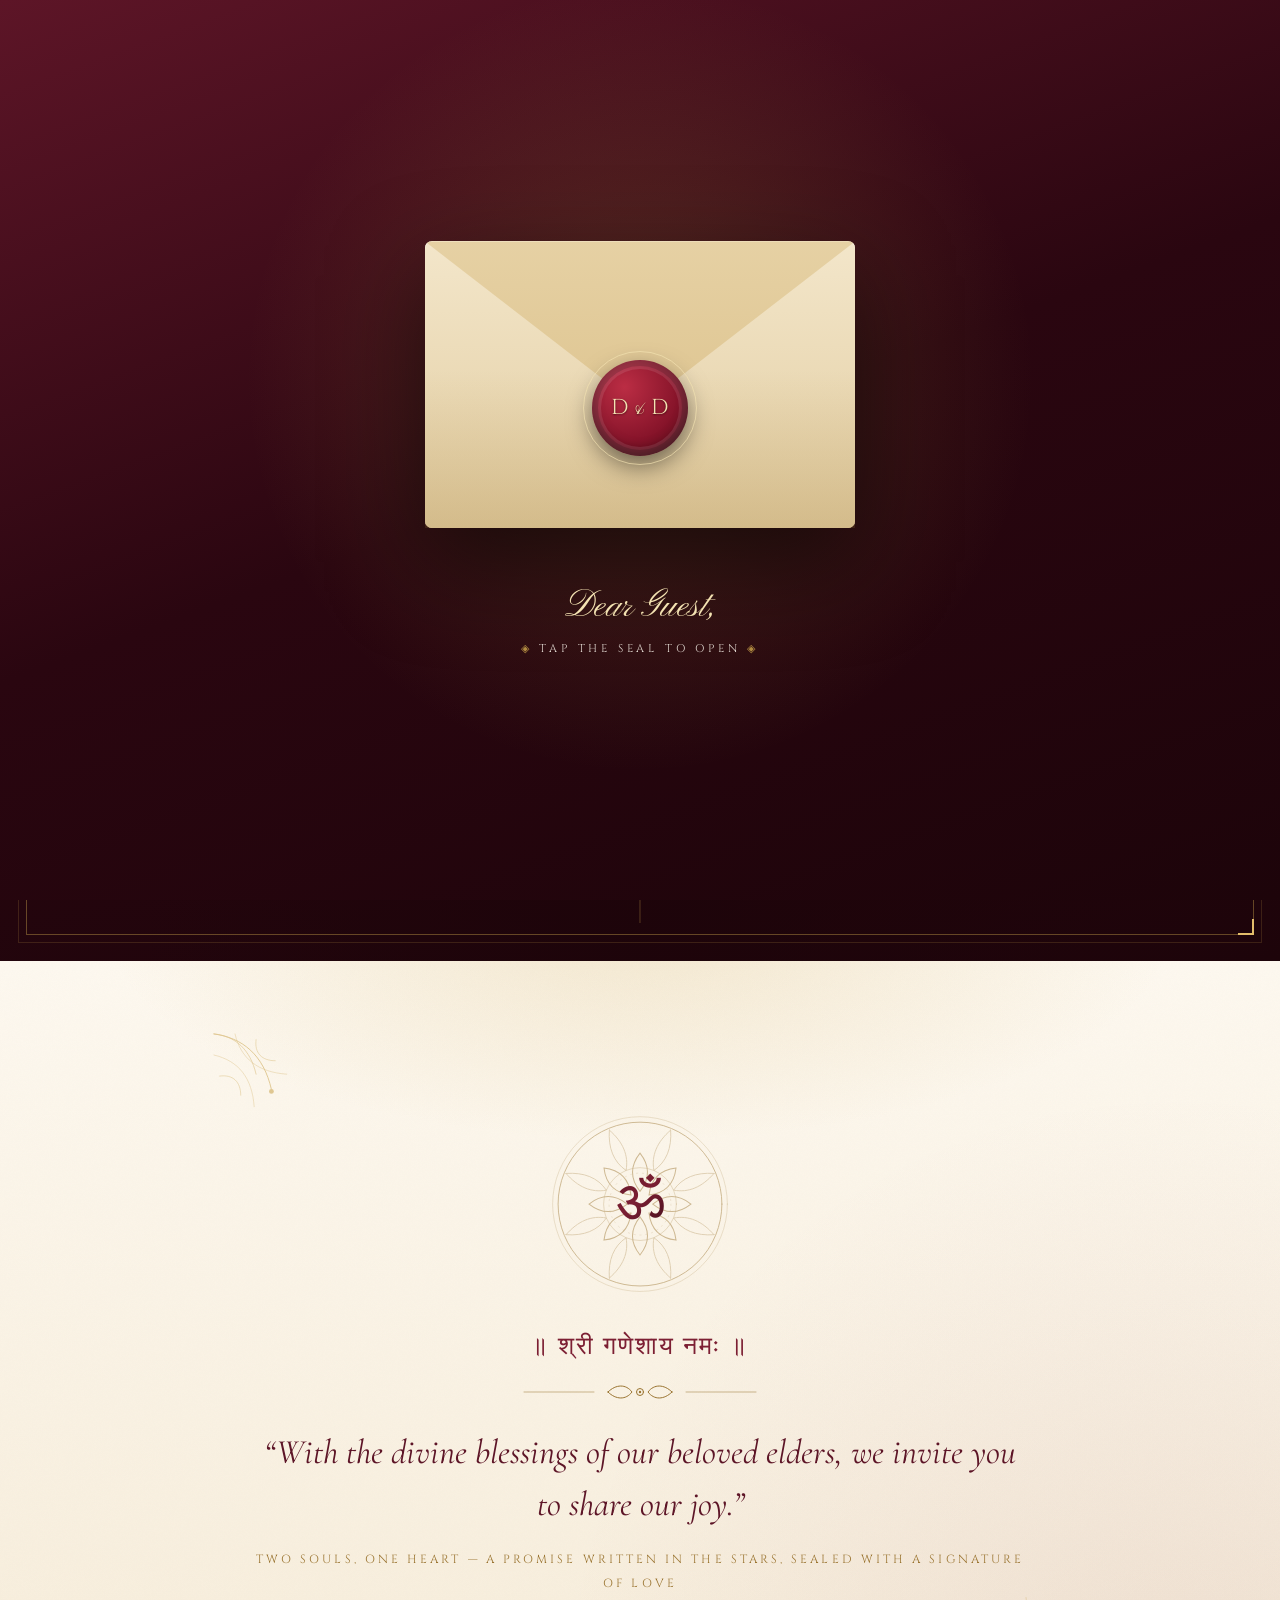
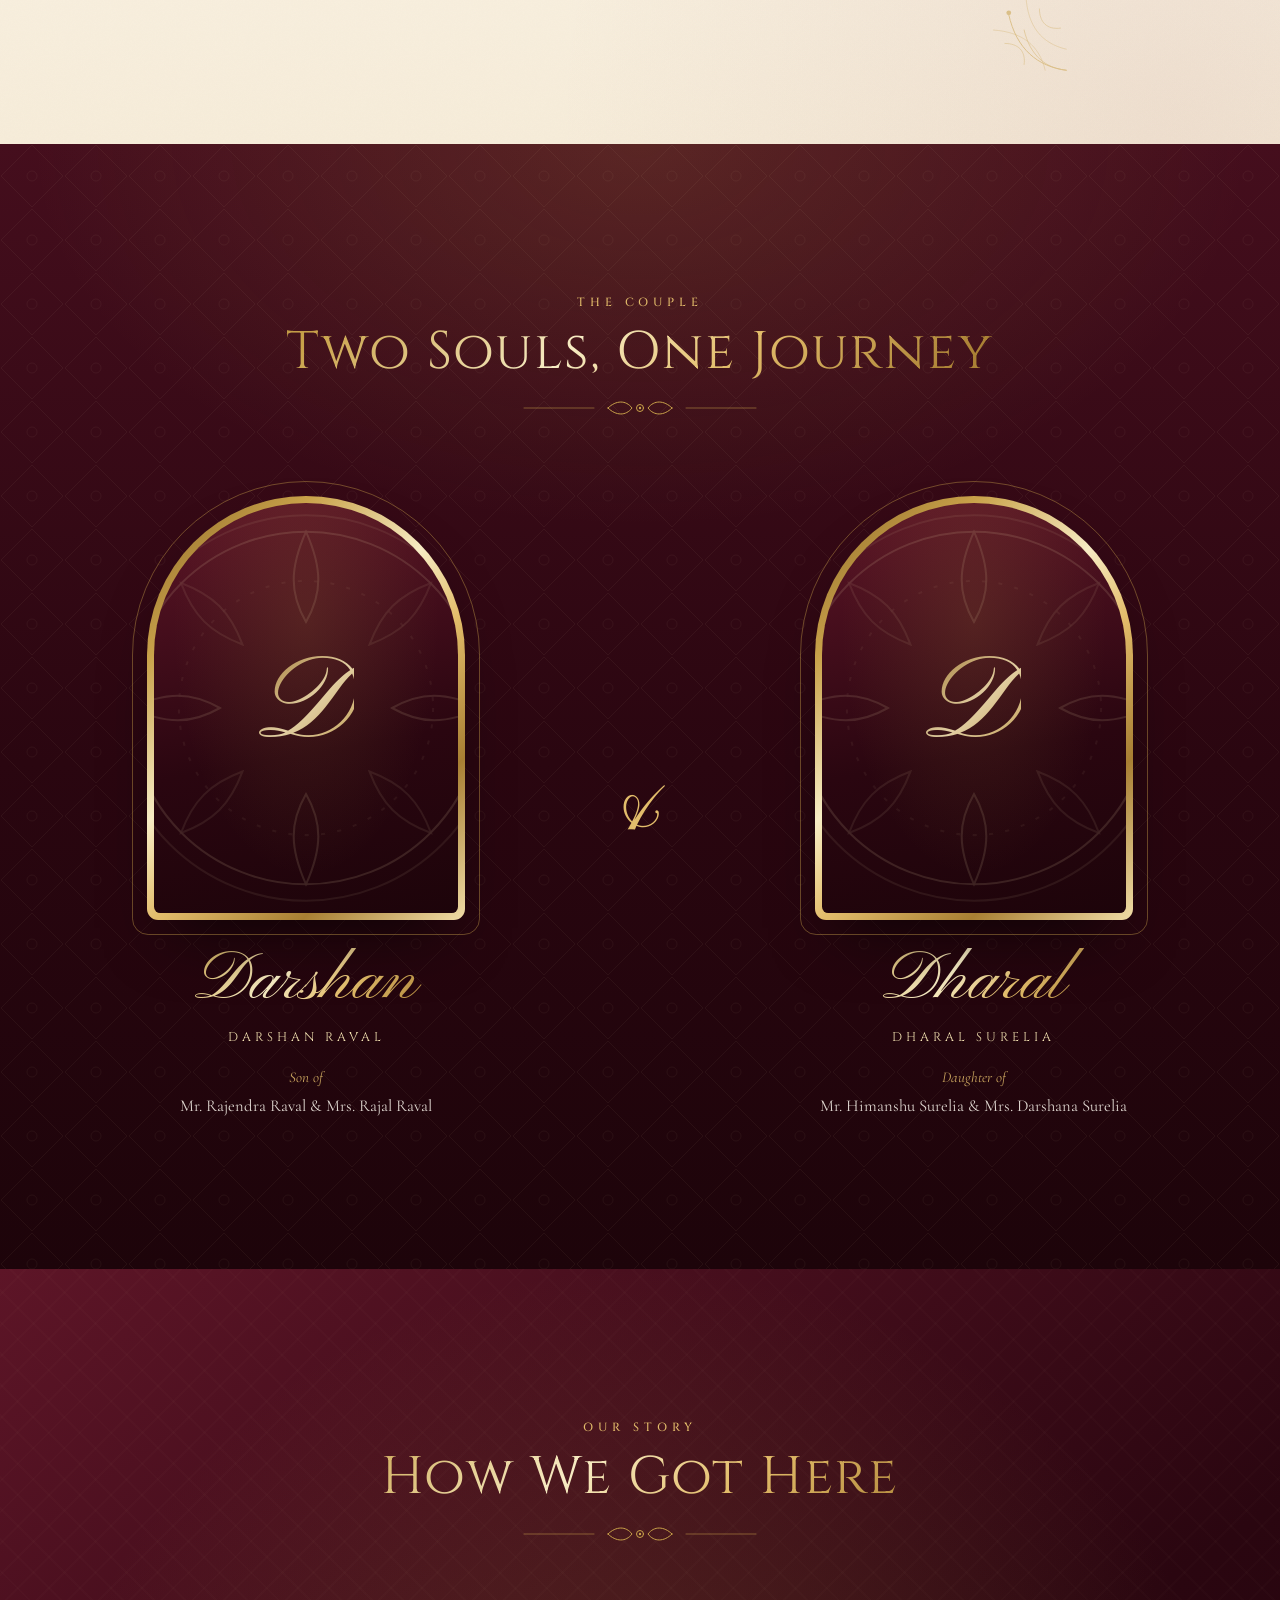
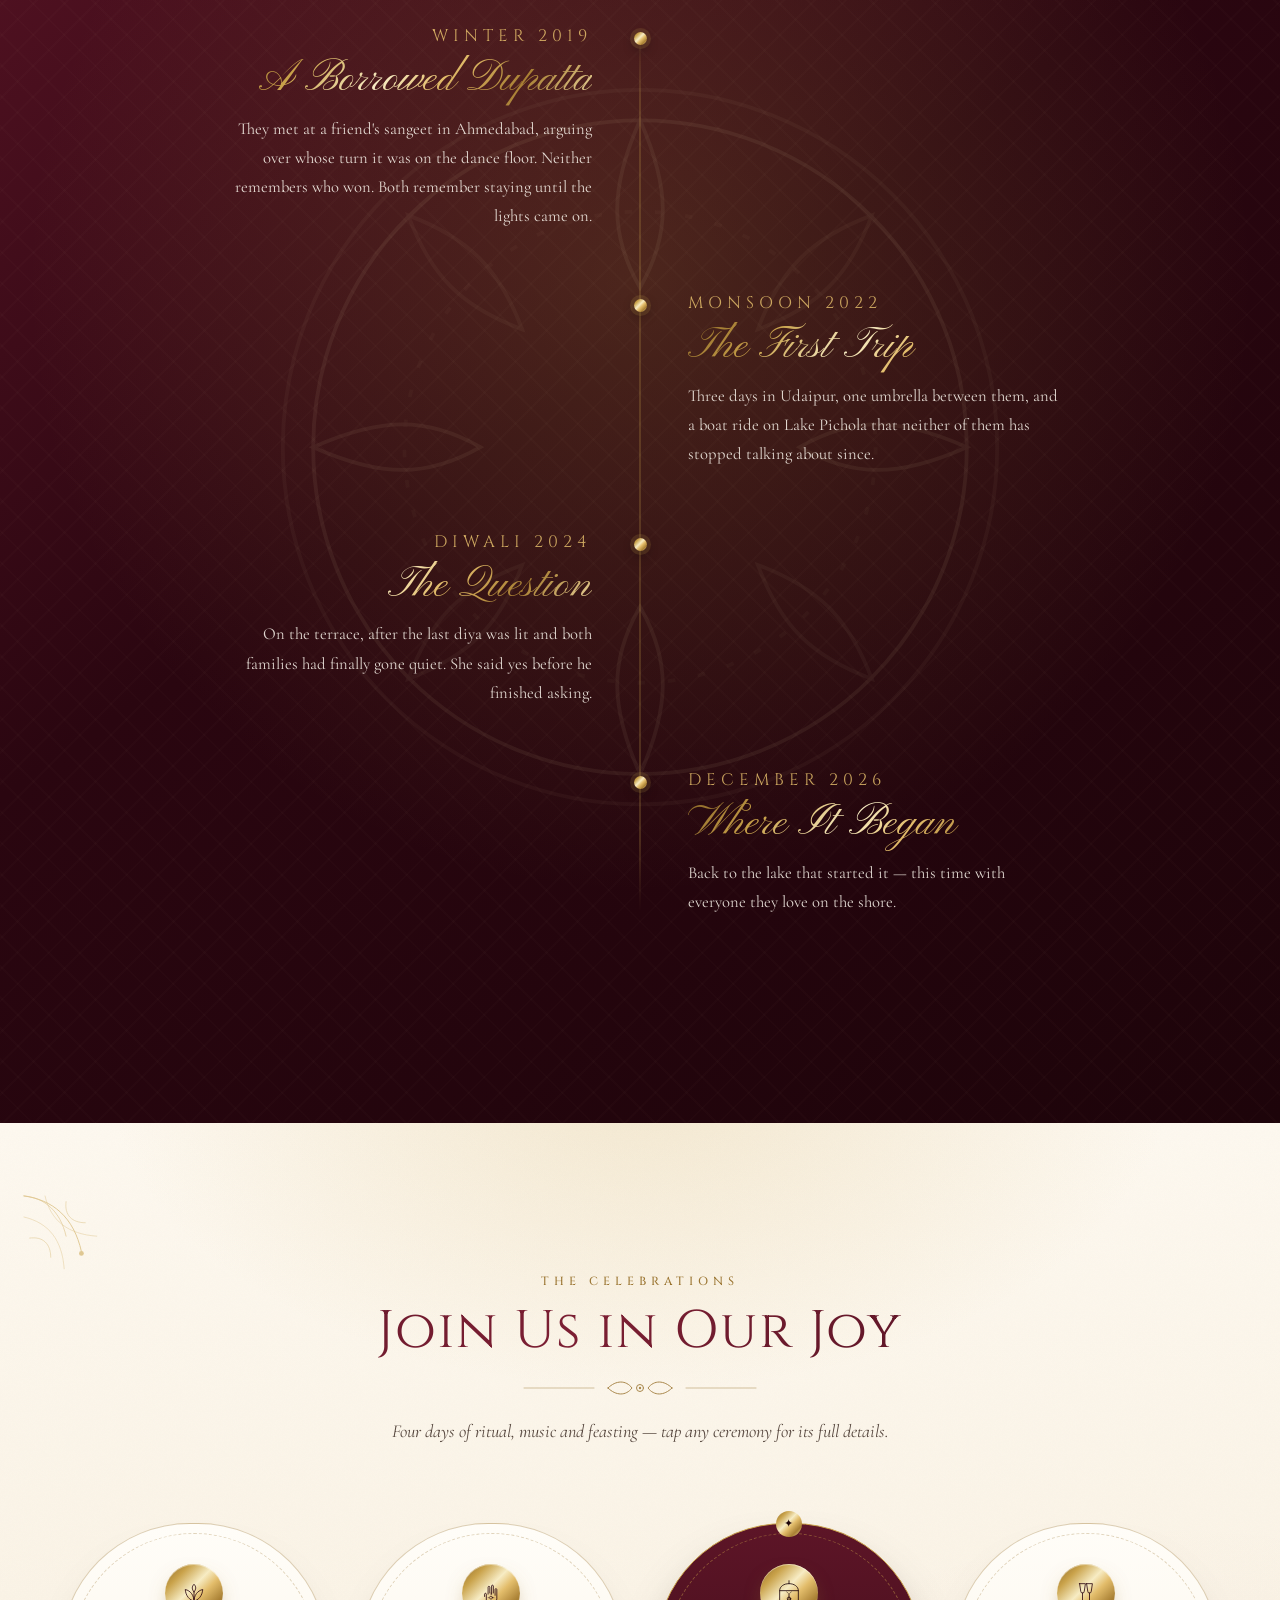
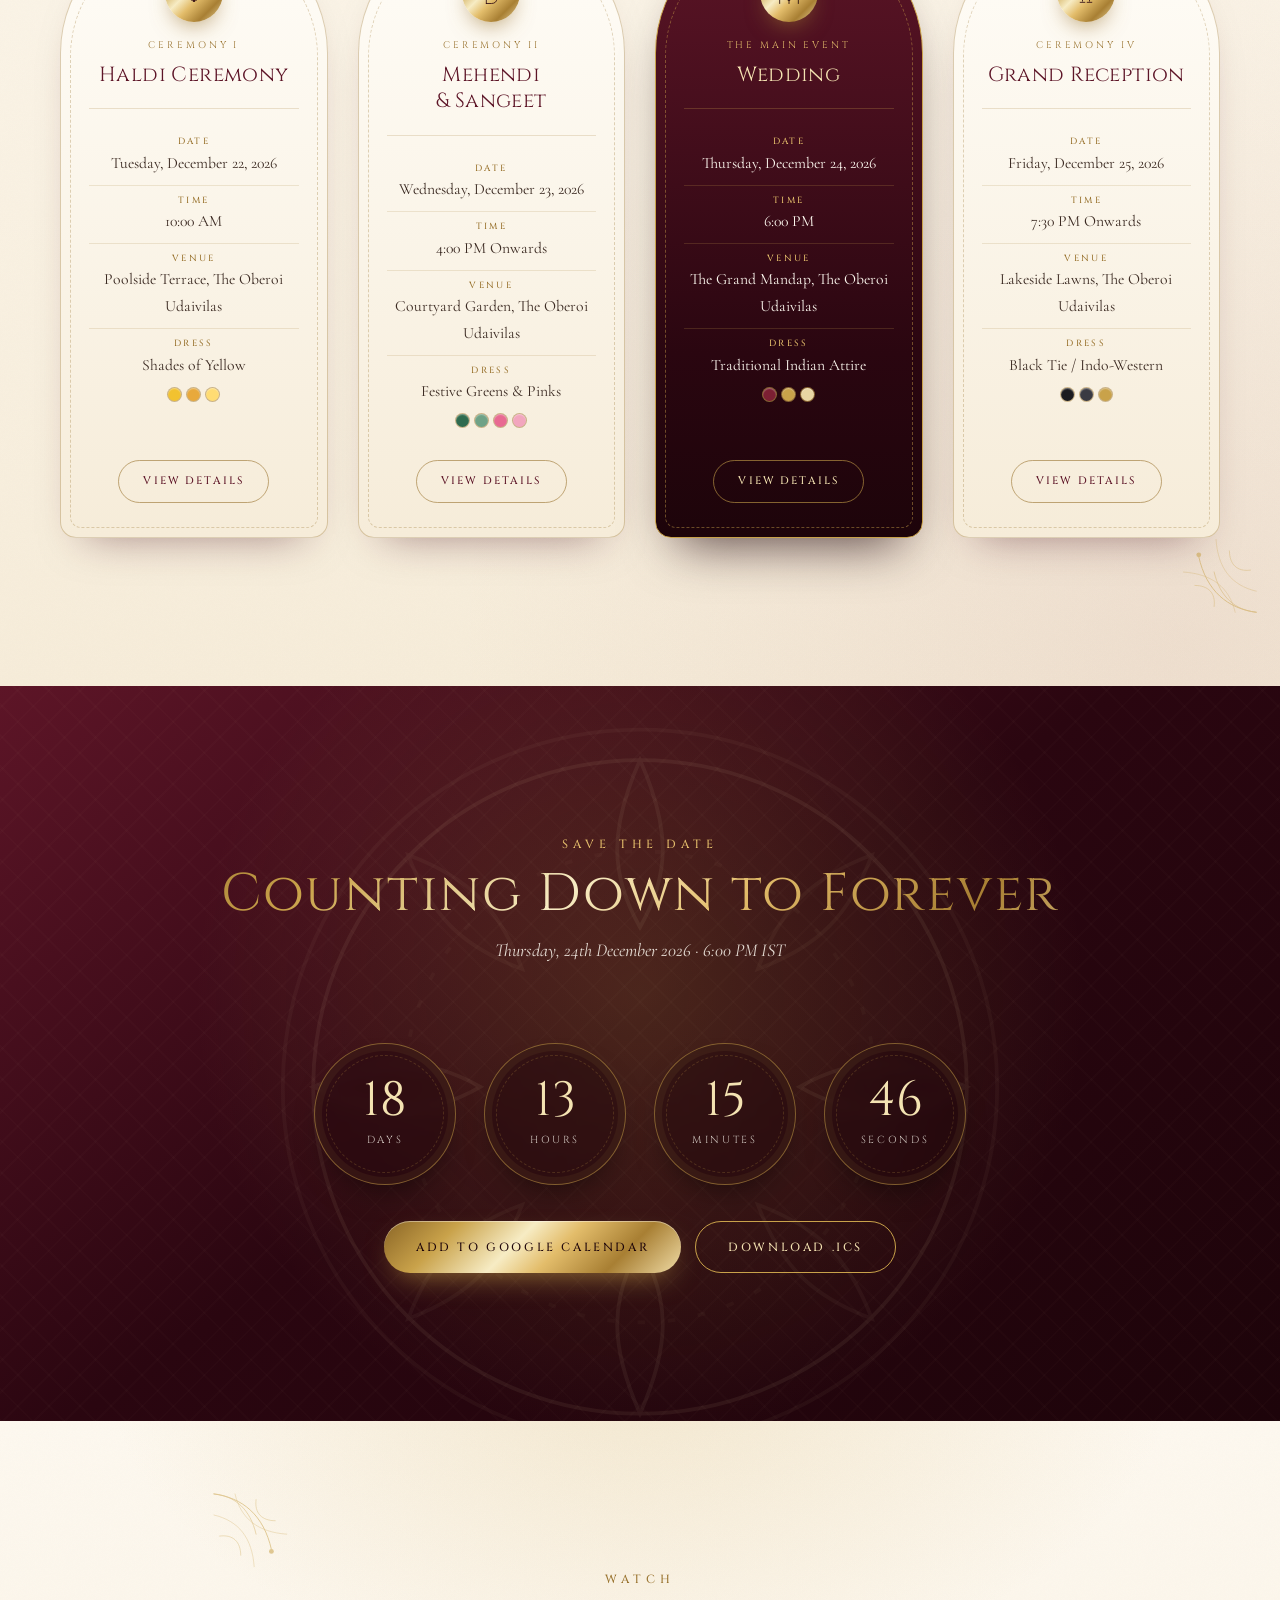
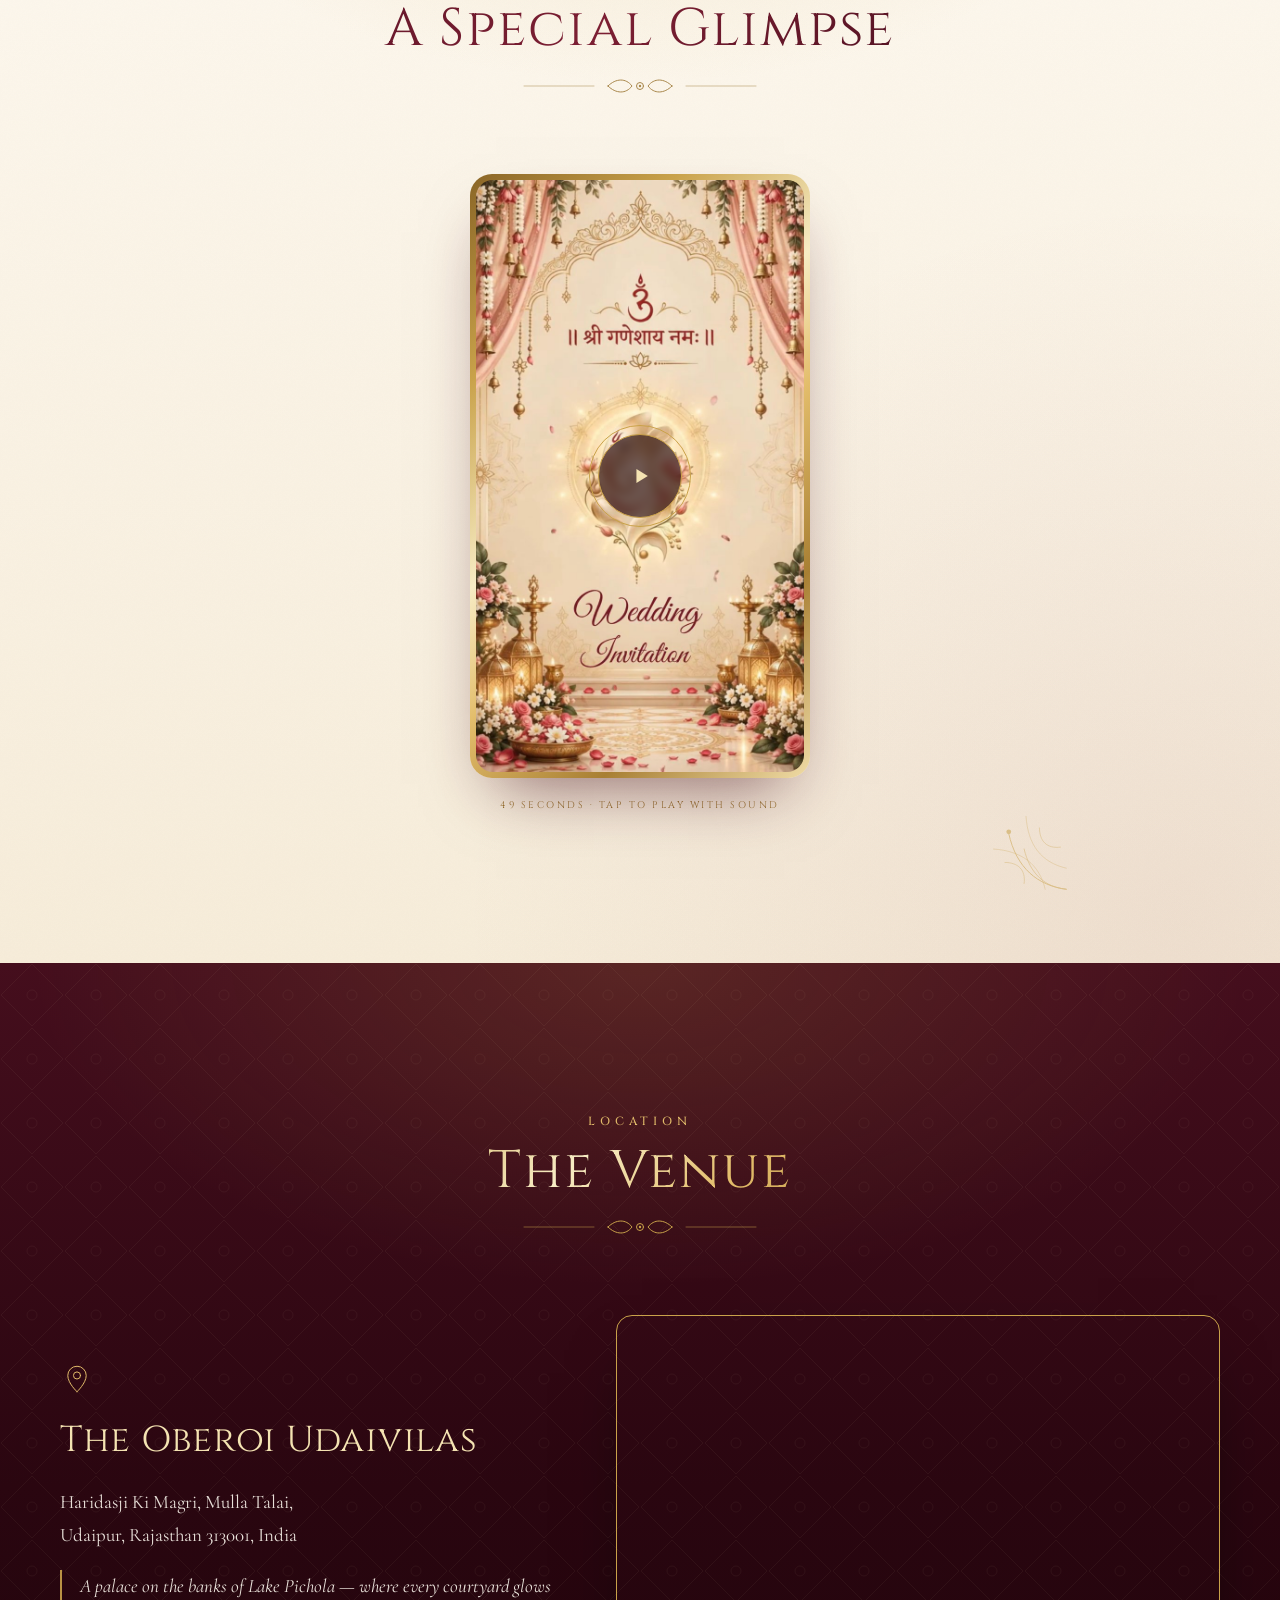
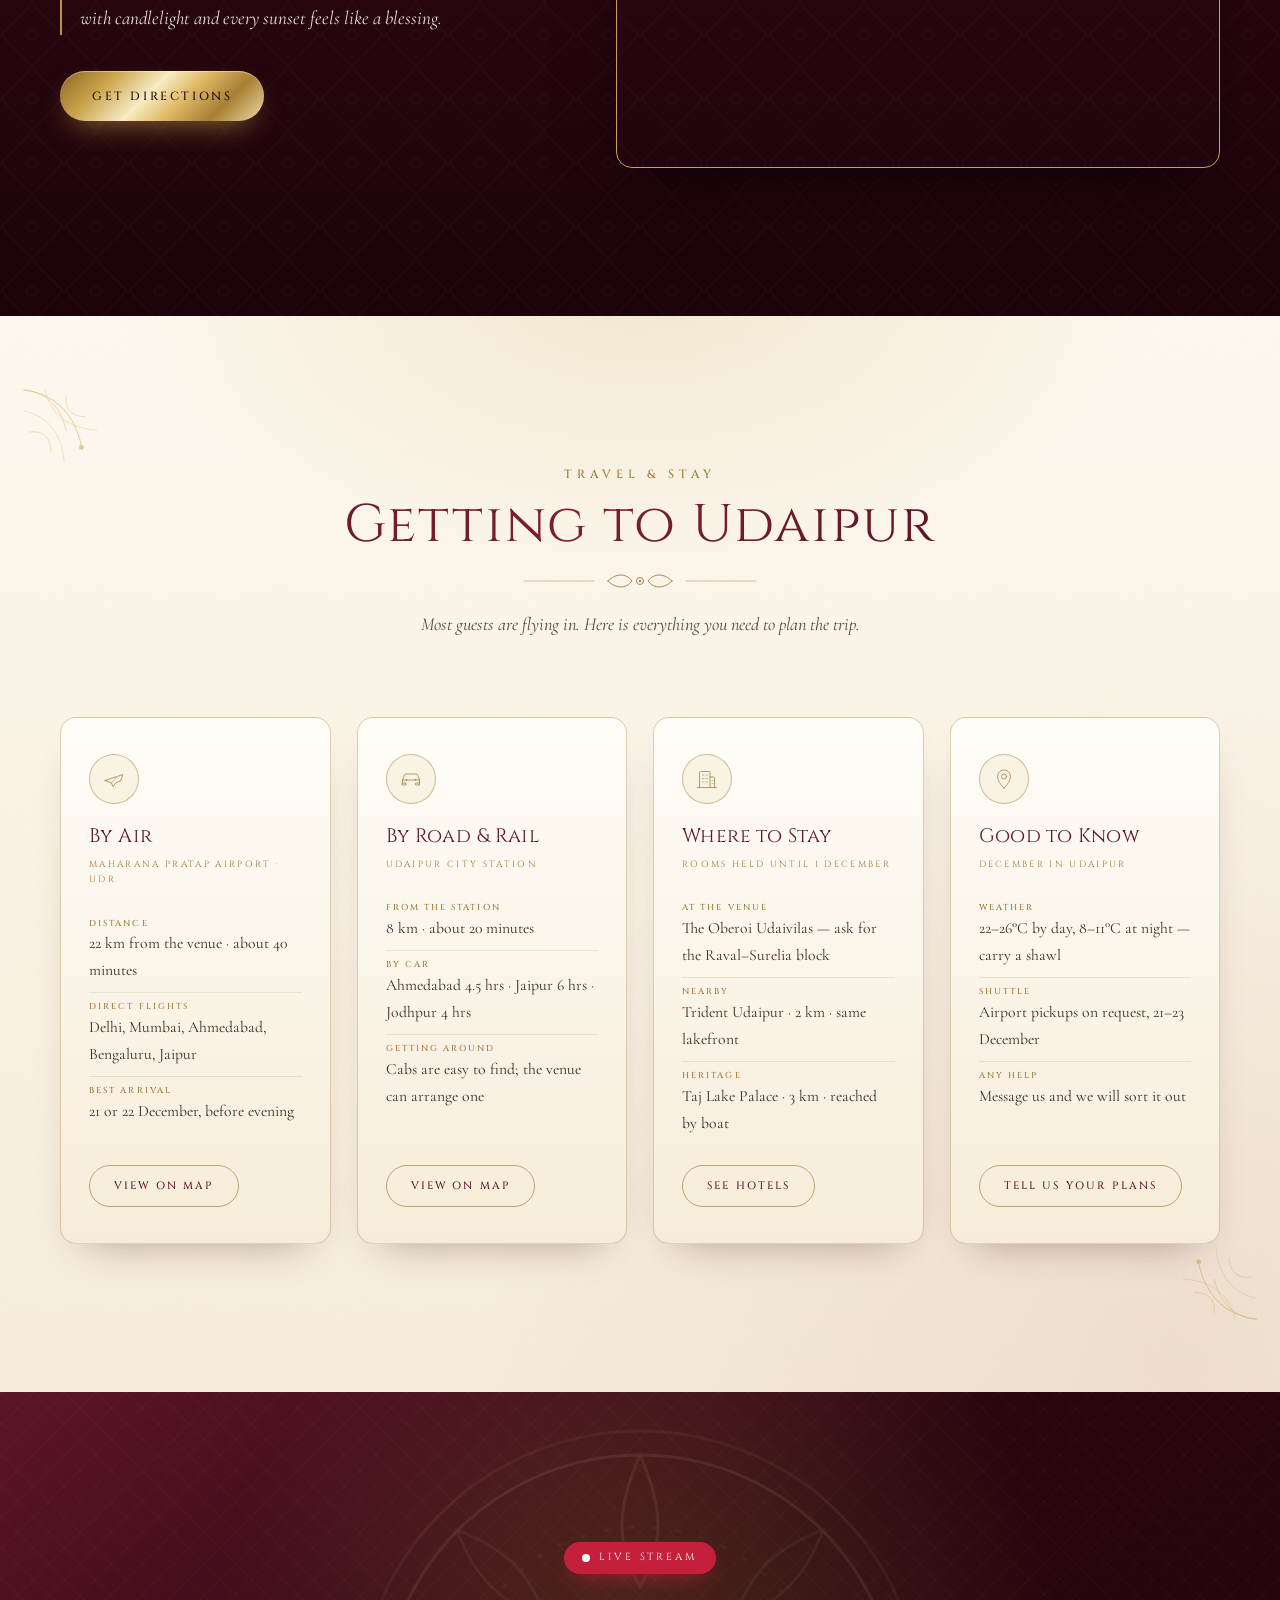
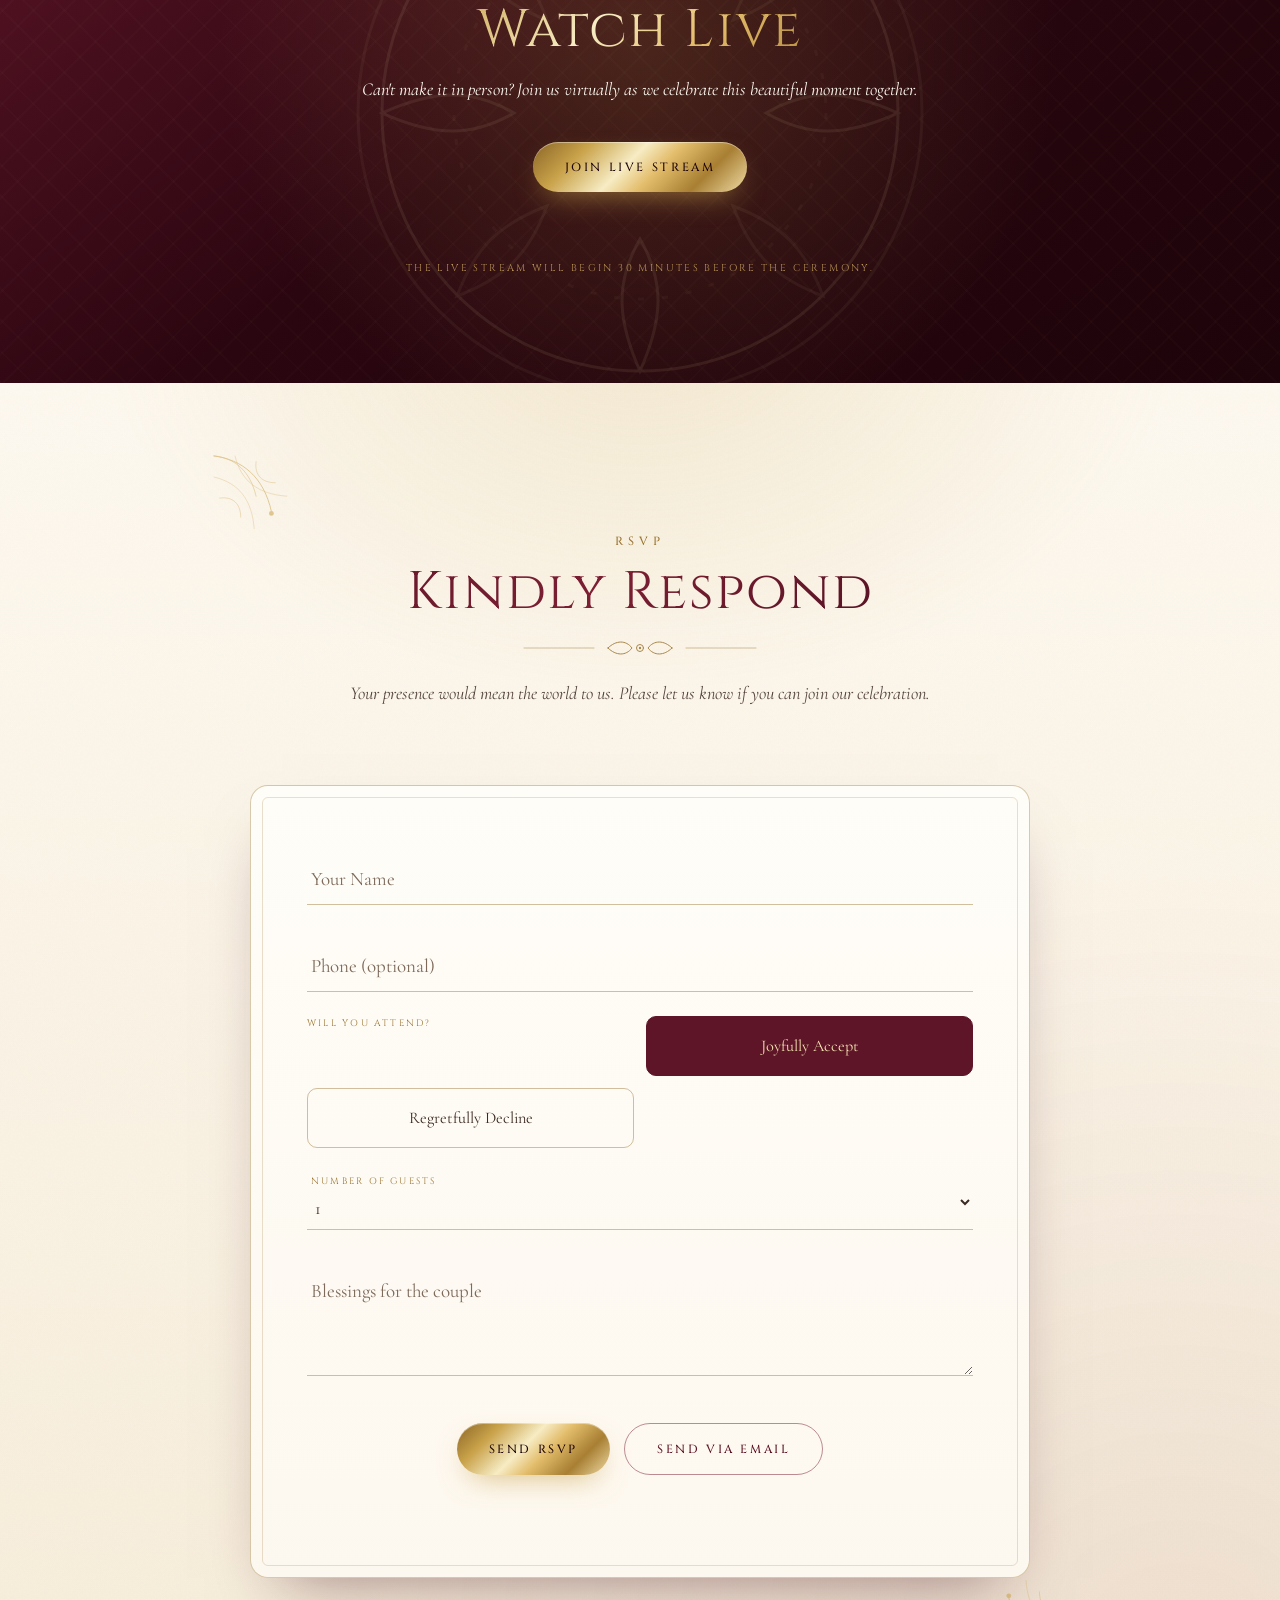
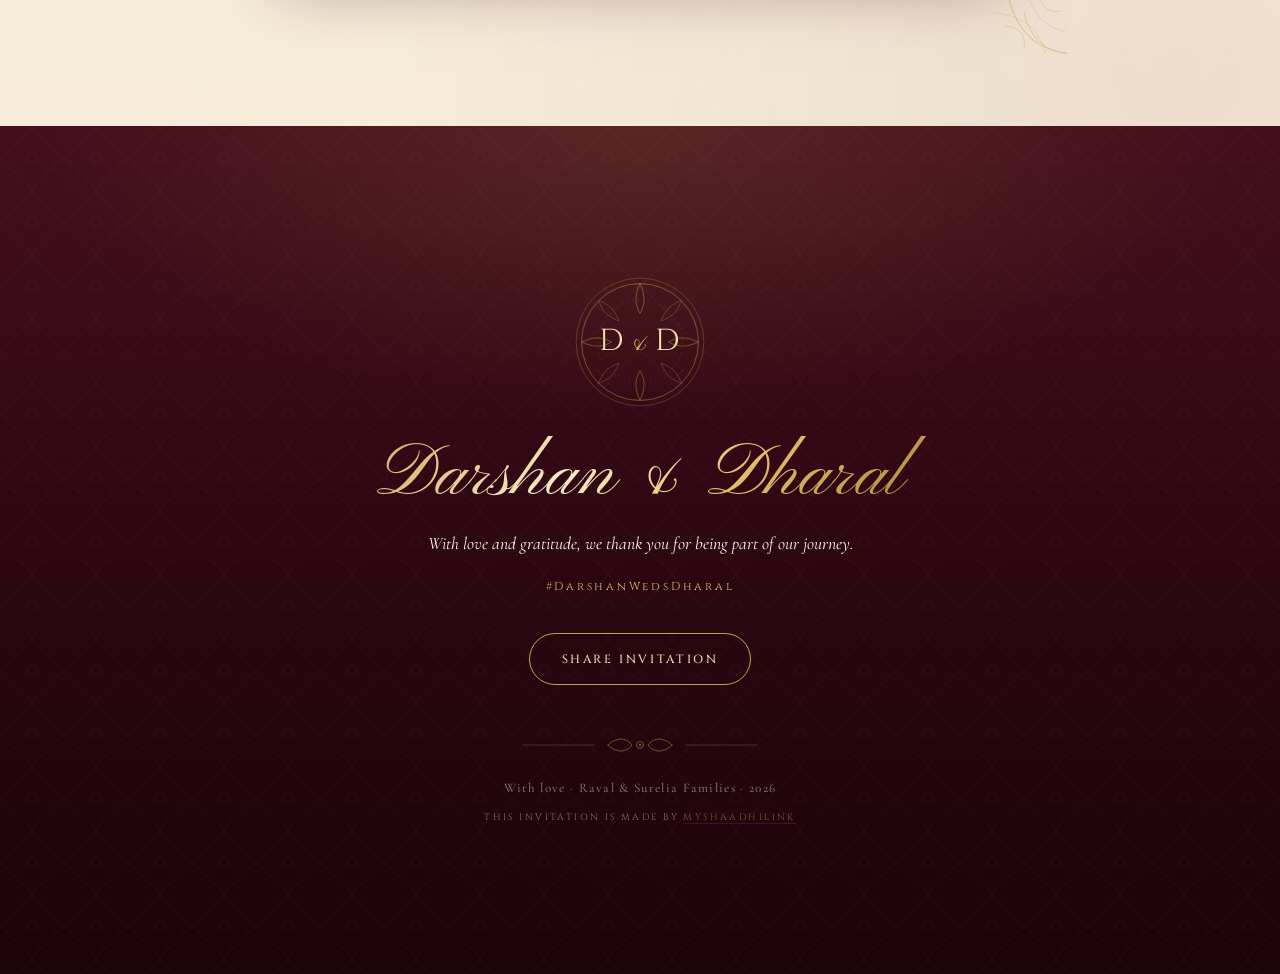
==== commit 57493204: "Add Our Story, Travel & Stay, and a layer of premium polish Content - Our Story: a four-beat timelin" ====
--- a/index.html
+++ b/index.html
@@ -13,10 +13,19 @@
   <link rel="preconnect" href="https://fonts.googleapis.com" />
   <link rel="preconnect" href="https://fonts.gstatic.com" crossorigin />
   <link href="https://fonts.googleapis.com/css2?family=Cinzel:wght@400;500;600&family=Cormorant+Garamond:ital,wght@0,300;0,400;0,500;0,600;1,300;1,400;1,500&family=Pinyon+Script&display=swap" rel="stylesheet" />
-  <link rel="stylesheet" href="css/style.css?v=4" />
+  <link rel="stylesheet" href="css/style.css?v=5" />
 </head>
 <body class="locked">
-  <script src="js/sprite.js?v=4"></script>
+  <script src="js/sprite.js?v=5"></script>
+
+  <!-- holds the curtain until the display fonts are ready -->
+  <div id="loader">
+    <div class="loader-mark">
+      <span>D<i>&amp;</i>D</span>
+      <span class="loader-line" aria-hidden="true"></span>
+    </div>
+  </div>
+  <div id="progress" aria-hidden="true"></div>
 
   <!-- ============================================================
        ENVELOPE / INTRO
@@ -149,6 +158,40 @@
       </div>
     </section>
 
+    <!-- =========================== OUR STORY ======================== -->
+    <section class="story section-deep" id="story" data-label="Our Story">
+      <div class="deep-art" aria-hidden="true"><svg><use href="#i-mandala" /></svg></div>
+      <div class="container">
+        <header class="sec-head reveal">
+          <p class="eyebrow">Our Story</p>
+          <h2>How We Got Here</h2>
+          <div class="flourish"><svg><use href="#i-flourish" /></svg></div>
+        </header>
+        <div class="story-line">
+          <article class="beat reveal">
+            <p class="beat-when">Winter 2019</p>
+            <h3>A Borrowed Dupatta</h3>
+            <p>They met at a friend's sangeet in Ahmedabad, arguing over whose turn it was on the dance floor. Neither remembers who won. Both remember staying until the lights came on.</p>
+          </article>
+          <article class="beat reveal">
+            <p class="beat-when">Monsoon 2022</p>
+            <h3>The First Trip</h3>
+            <p>Three days in Udaipur, one umbrella between them, and a boat ride on Lake Pichola that neither of them has stopped talking about since.</p>
+          </article>
+          <article class="beat reveal">
+            <p class="beat-when">Diwali 2024</p>
+            <h3>The Question</h3>
+            <p>On the terrace, after the last diya was lit and both families had finally gone quiet. She said yes before he finished asking.</p>
+          </article>
+          <article class="beat reveal">
+            <p class="beat-when">December 2026</p>
+            <h3>Where It Began</h3>
+            <p>Back to the lake that started it — this time with everyone they love on the shore.</p>
+          </article>
+        </div>
+      </div>
+    </section>
+
     <!-- ========================= CELEBRATIONS ======================= -->
     <section class="events section-light" id="events" data-label="Celebrations">
       <div class="container">
@@ -170,7 +213,7 @@
               <li><b>Date</b>Tuesday, December 22, 2026</li>
               <li><b>Time</b>10:00 AM</li>
               <li><b>Venue</b>Poolside Terrace, The Oberoi Udaivilas</li>
-              <li><b>Dress</b>Shades of Yellow</li>
+              <li data-colors="#F2C230,#E8A93C,#FFDC73"><b>Dress</b>Shades of Yellow</li>
             </ul>
             <a class="btn btn-line" href="haldi.html">View Details</a>
           </article>
@@ -185,7 +228,7 @@
               <li><b>Date</b>Wednesday, December 23, 2026</li>
               <li><b>Time</b>4:00 PM Onwards</li>
               <li><b>Venue</b>Courtyard Garden, The Oberoi Udaivilas</li>
-              <li><b>Dress</b>Festive Greens &amp; Pinks</li>
+              <li data-colors="#2F6B4F,#6FA287,#E86A92,#F2A6BE"><b>Dress</b>Festive Greens &amp; Pinks</li>
             </ul>
             <a class="btn btn-line" href="mehendi.html">View Details</a>
           </article>
@@ -201,7 +244,7 @@
               <li><b>Date</b>Thursday, December 24, 2026</li>
               <li><b>Time</b>6:00 PM</li>
               <li><b>Venue</b>The Grand Mandap, The Oberoi Udaivilas</li>
-              <li><b>Dress</b>Traditional Indian Attire</li>
+              <li data-colors="#7C1F33,#C9A24A,#E8D5A3"><b>Dress</b>Traditional Indian Attire</li>
             </ul>
             <a class="btn btn-line" href="wedding.html">View Details</a>
           </article>
@@ -216,7 +259,7 @@
               <li><b>Date</b>Friday, December 25, 2026</li>
               <li><b>Time</b>7:30 PM Onwards</li>
               <li><b>Venue</b>Lakeside Lawns, The Oberoi Udaivilas</li>
-              <li><b>Dress</b>Black Tie / Indo-Western</li>
+              <li data-colors="#1B1B1F,#3A3A42,#C9A24A"><b>Dress</b>Black Tie / Indo-Western</li>
             </ul>
             <a class="btn btn-line" href="grand-reception.html">View Details</a>
           </article>
@@ -290,6 +333,68 @@
           <div class="map reveal">
             <iframe title="Venue map" loading="lazy" referrerpolicy="no-referrer-when-downgrade" src="https://maps.google.com/maps?q=The%20Oberoi%20Udaivilas%20Udaipur&z=14&output=embed"></iframe>
           </div>
+        </div>
+      </div>
+    </section>
+
+    <!-- ========================= TRAVEL & STAY ====================== -->
+    <section class="travel section-light" id="travel" data-label="Travel &amp; Stay">
+      <div class="container">
+        <header class="sec-head reveal">
+          <p class="eyebrow">Travel &amp; Stay</p>
+          <h2>Getting to Udaipur</h2>
+          <div class="flourish"><svg><use href="#i-flourish" /></svg></div>
+          <p class="sec-sub events-sub">Most guests are flying in. Here is everything you need to plan the trip.</p>
+        </header>
+
+        <div class="travel-grid">
+          <article class="trip reveal">
+            <span class="trip-icon" aria-hidden="true"><svg><use href="#i-plane" /></svg></span>
+            <h3>By Air</h3>
+            <p class="trip-meta">Maharana Pratap Airport · UDR</p>
+            <ul>
+              <li><b>Distance</b>22 km from the venue · about 40 minutes</li>
+              <li><b>Direct flights</b>Delhi, Mumbai, Ahmedabad, Bengaluru, Jaipur</li>
+              <li><b>Best arrival</b>21 or 22 December, before evening</li>
+            </ul>
+            <a class="btn btn-line" href="https://maps.google.com/?q=Maharana+Pratap+Airport+Udaipur" target="_blank" rel="noopener">View on Map</a>
+          </article>
+
+          <article class="trip reveal">
+            <span class="trip-icon" aria-hidden="true"><svg><use href="#i-car" /></svg></span>
+            <h3>By Road &amp; Rail</h3>
+            <p class="trip-meta">Udaipur City Station</p>
+            <ul>
+              <li><b>From the station</b>8 km · about 20 minutes</li>
+              <li><b>By car</b>Ahmedabad 4.5 hrs · Jaipur 6 hrs · Jodhpur 4 hrs</li>
+              <li><b>Getting around</b>Cabs are easy to find; the venue can arrange one</li>
+            </ul>
+            <a class="btn btn-line" href="https://maps.google.com/?q=Udaipur+City+Railway+Station" target="_blank" rel="noopener">View on Map</a>
+          </article>
+
+          <article class="trip reveal">
+            <span class="trip-icon" aria-hidden="true"><svg><use href="#i-hotel" /></svg></span>
+            <h3>Where to Stay</h3>
+            <p class="trip-meta">Rooms held until 1 December</p>
+            <ul>
+              <li><b>At the venue</b>The Oberoi Udaivilas — ask for the Raval–Surelia block</li>
+              <li><b>Nearby</b>Trident Udaipur · 2 km · same lakefront</li>
+              <li><b>Heritage</b>Taj Lake Palace · 3 km · reached by boat</li>
+            </ul>
+            <a class="btn btn-line" href="https://maps.google.com/?q=hotels+near+The+Oberoi+Udaivilas+Udaipur" target="_blank" rel="noopener">See Hotels</a>
+          </article>
+
+          <article class="trip reveal">
+            <span class="trip-icon" aria-hidden="true"><svg><use href="#i-pin" /></svg></span>
+            <h3>Good to Know</h3>
+            <p class="trip-meta">December in Udaipur</p>
+            <ul>
+              <li><b>Weather</b>22–26°C by day, 8–11°C at night — carry a shawl</li>
+              <li><b>Shuttle</b>Airport pickups on request, 21–23 December</li>
+              <li><b>Any help</b>Message us and we will sort it out</li>
+            </ul>
+            <a class="btn btn-line" href="#rsvp">Tell Us Your Plans</a>
+          </article>
         </div>
       </div>
     </section>
@@ -356,6 +461,7 @@
     </footer>
   </main>
 
-  <script src="js/main.js?v=4"></script>
+  <script src="js/ui.js?v=5"></script>
+  <script src="js/main.js?v=5"></script>
 </body>
 </html>
--- a/css/style.css
+++ b/css/style.css
@@ -795,3 +795,216 @@
   .reveal { opacity: 1; transform: none; }
   html { scroll-behavior: auto; }
 }
+
+/* =========================================================
+   PRELOADER
+   ========================================================= */
+#loader {
+  position: fixed; inset: 0; z-index: 300; display: grid; place-items: center;
+  background: linear-gradient(160deg, var(--wine-700), var(--wine-900));
+  transition: opacity .8s var(--ease), visibility .8s;
+}
+#loader.gone { opacity: 0; visibility: hidden; }
+.loader-mark {
+  display: flex; flex-direction: column; align-items: center; gap: 18px;
+  font-family: var(--display); color: var(--gold-light);
+}
+.loader-mark span { font-size: 1.6rem; letter-spacing: .1em; }
+.loader-mark i { font-family: var(--script); font-style: normal; color: var(--gold-soft); margin: 0 3px; }
+.loader-line { width: 120px; height: 1px; background: rgba(201,162,74,.25); overflow: hidden; }
+.loader-line::after {
+  content: ""; display: block; width: 40%; height: 100%; background: var(--gold-light);
+  animation: loaderSweep 1.1s var(--ease-soft) infinite;
+}
+@keyframes loaderSweep { 0% { transform: translateX(-120%); } 100% { transform: translateX(350%); } }
+
+/* =========================================================
+   SCROLL PROGRESS
+   ========================================================= */
+#progress {
+  position: fixed; top: 0; left: 0; z-index: 90; width: 100%; height: 2px;
+  background: var(--foil); transform: scaleX(0); transform-origin: 0 50%;
+  box-shadow: 0 0 12px rgba(201,162,74,.6); pointer-events: none;
+}
+body.locked #progress { opacity: 0; }
+
+/* =========================================================
+   HEADING SHEEN — a slow gold pass as the title arrives
+   ========================================================= */
+.sec-head h2, .cer-title, .footer-names { position: relative; }
+.sheen::after {
+  content: ""; position: absolute; inset: 0; pointer-events: none;
+  background: linear-gradient(105deg, transparent 38%, rgba(255,255,255,.65) 50%, transparent 62%);
+  background-size: 260% 100%; background-repeat: no-repeat;
+  -webkit-background-clip: text; background-clip: text; color: transparent;
+  animation: sheenPass 1.5s var(--ease-soft) .15s 1 both;
+}
+@keyframes sheenPass { from { background-position: 180% 0; } to { background-position: -80% 0; } }
+
+/* ornament drift — composes with the existing spin animation */
+.deep-art, .hero-mandala, .bm-lotus { --drift: 0px; translate: 0 var(--drift); }
+
+/* =========================================================
+   DRESS-CODE SWATCHES
+   ========================================================= */
+.swatches { display: flex; justify-content: center; gap: 6px; margin-top: 8px; }
+.swatches i {
+  width: 13px; height: 13px; border-radius: 50%;
+  box-shadow: 0 0 0 1px rgba(154,116,48,.5), inset 0 1px 1px rgba(255,255,255,.35);
+}
+.event.featured .swatches i, .section-dark .swatches i, .section-deep .swatches i {
+  box-shadow: 0 0 0 1px rgba(201,162,74,.6), inset 0 1px 1px rgba(255,255,255,.3);
+}
+
+/* =========================================================
+   OUR STORY — timeline
+   ========================================================= */
+.story-line { position: relative; max-width: 940px; margin: 0 auto; }
+.story-line::before {
+  content: ""; position: absolute; left: 50%; top: 6px; bottom: 6px; width: 1px;
+  background: linear-gradient(180deg, transparent, var(--gold) 8%, var(--gold) 92%, transparent);
+  opacity: .45; transform: translateX(-50%);
+}
+.beat {
+  position: relative; width: 50%; padding: 0 clamp(26px, 4vw, 48px);
+  margin-bottom: clamp(34px, 5vw, 58px);
+}
+.beat:nth-child(odd) { margin-left: 0; text-align: right; }
+.beat:nth-child(even) { margin-left: 50%; text-align: left; }
+.beat::before {
+  content: ""; position: absolute; top: 10px; width: 13px; height: 13px; border-radius: 50%;
+  background: var(--foil); box-shadow: 0 0 0 4px rgba(201,162,74,.16), 0 4px 12px rgba(0,0,0,.4);
+}
+.beat:nth-child(odd)::before { right: -6.5px; }
+.beat:nth-child(even)::before { left: -6.5px; }
+.beat-when {
+  font-family: var(--display); font-size: .6rem; letter-spacing: .3em;
+  text-transform: uppercase; color: var(--gold-soft);
+}
+.beat h3 {
+  font-family: var(--script); font-weight: 400; font-size: clamp(1.9rem, 4.4vw, 2.7rem);
+  line-height: 1.2; margin: 4px 0 8px;
+  background: var(--foil); -webkit-background-clip: text; background-clip: text; color: transparent;
+}
+.beat p { font-size: 1.04rem; opacity: .86; line-height: 1.75; }
+
+@media (max-width: 760px) {
+  .story-line::before { left: 7px; transform: none; }
+  .beat { width: 100%; margin-left: 0 !important; padding: 0 0 0 36px; text-align: left !important; }
+  .beat::before { left: .5px !important; right: auto !important; }
+}
+
+/* =========================================================
+   TRAVEL & STAY
+   ========================================================= */
+.travel-grid {
+  display: grid; grid-template-columns: repeat(auto-fit, minmax(250px, 1fr));
+  gap: clamp(16px, 2.2vw, 26px);
+}
+.trip {
+  display: flex; flex-direction: column; padding: clamp(26px, 3.4vw, 36px) clamp(20px, 2.4vw, 28px);
+  background: linear-gradient(180deg, #fffdf8, var(--ivory-2));
+  border: 1px solid rgba(154,116,48,.32); border-radius: 16px;
+  box-shadow: 0 20px 40px -26px rgba(69,14,29,.45);
+  transition: transform .6s var(--ease), border-color .6s, box-shadow .6s var(--ease);
+}
+.trip:hover {
+  transform: translateY(-8px); border-color: rgba(154,116,48,.62);
+  box-shadow: 0 34px 52px -26px rgba(69,14,29,.55);
+}
+.trip-icon {
+  display: grid; place-items: center; width: 50px; height: 50px; padding: 12px; margin-bottom: 16px;
+  border-radius: 50%; border: 1px solid rgba(154,116,48,.45);
+  background: rgba(201,162,74,.09); color: var(--gold-dark);
+}
+.trip-icon svg { width: 100%; height: 100%; }
+.trip h3 {
+  font-family: var(--display); font-weight: 400; font-size: 1.22rem;
+  color: var(--wine-600); letter-spacing: .02em; margin-bottom: 4px;
+}
+.trip .trip-meta {
+  font-family: var(--display); font-size: .56rem; letter-spacing: .26em;
+  text-transform: uppercase; color: var(--gold-dark); margin-bottom: 12px;
+}
+.trip p { font-size: 1rem; line-height: 1.7; }
+.trip ul { list-style: none; margin-top: 10px; font-size: .98rem; }
+.trip li { padding: 7px 0; border-bottom: 1px solid rgba(154,116,48,.16); }
+.trip li:last-child { border: 0; }
+.trip li b {
+  display: block; font-family: var(--display); font-weight: 500; font-size: .54rem;
+  letter-spacing: .24em; text-transform: uppercase; color: var(--gold-dark);
+}
+/* auto margin pins every card's CTA to one baseline — don't let a
+   sibling selector override it with a fixed margin */
+.trip ul, .trip p:not(.trip-meta) { margin-bottom: 20px; }
+.trip .btn-line { margin-top: auto; align-self: flex-start; }
+
+/* =========================================================
+   REDUCED MOTION — covers everything added above
+   ========================================================= */
+@media (prefers-reduced-motion: reduce) {
+  .loader-line::after, .sheen::after { animation: none !important; }
+  .sheen::after { display: none; }
+  .deep-art, .hero-mandala, .bm-lotus { translate: none; }
+  #progress { transition: none; }
+}
+
+/* =========================================================
+   PRINT — families do print these. Give them the facts on
+   white paper and drop every decorative layer.
+   ========================================================= */
+@media print {
+  @page { margin: 14mm; }
+
+  #loader, #progress, #petals, .music-btn, .dots, .intro, .scroll-cue,
+  .hero-art, .hero-frame, .deep-art, .arch-slot, .video-frame, .video-note,
+  .map, .live-badge, .rsvp-form, .lightbox, .topbar, .cer-nav, .footer-rule,
+  .bm-lotus, .flourish, .monogram, .footer-medallion, .trip .btn-line,
+  .btn, .swatches { display: none !important; }
+
+  html, body {
+    background: #fff !important; color: #000 !important;
+    font-size: 11.5pt; line-height: 1.5;
+  }
+  body.locked { overflow: visible !important; height: auto !important; }
+
+  section, footer {
+    padding: 0 0 10mm !important; background: #fff !important;
+    color: #000 !important; break-inside: avoid;
+  }
+  section::before, section::after, .section-light > .container::before,
+  .section-light > .container::after { display: none !important; }
+
+  /* gradient-clipped text prints as nothing — force real ink */
+  .hero-names span, .sec-head h2, .person h3, .beat h3, .footer-names,
+  .cer-title, .arch-letter, .bm-om {
+    background: none !important; -webkit-text-fill-color: #000 !important;
+    color: #000 !important; filter: none !important; text-shadow: none !important;
+  }
+  .eyebrow, .event-no, .beat-when, .trip .trip-meta, .detail b, .event li b, .trip li b {
+    color: #444 !important;
+  }
+
+  .hero { min-height: auto !important; padding: 0 0 8mm !important; }
+  .hero-names span { font-size: 30pt !important; }
+  .sec-head h2 { font-size: 17pt !important; }
+
+  .timeline, .detail-grid, .travel-grid, .couple-grid {
+    display: block !important;
+  }
+  .event, .detail, .trip, .person {
+    border: 1px solid #bbb !important; border-radius: 4px !important;
+    box-shadow: none !important; background: #fff !important;
+    padding: 5mm !important; margin-bottom: 4mm !important;
+    break-inside: avoid; transform: none !important;
+  }
+  .event::before, .detail::before, .event-crown, .event-icon,
+  .detail-icon, .trip-icon, .arch { display: none !important; }
+
+  .story-line::before, .beat::before { display: none !important; }
+  .beat { width: 100% !important; margin: 0 0 4mm !important; padding: 0 !important; text-align: left !important; }
+
+  a[href^="http"]::after { content: " (" attr(href) ")"; font-size: 8pt; color: #555; }
+  a[href^="#"]::after, a[href$=".html"]::after { content: ""; }
+  .reveal { opacity: 1 !important; transform: none !important; }
+}
